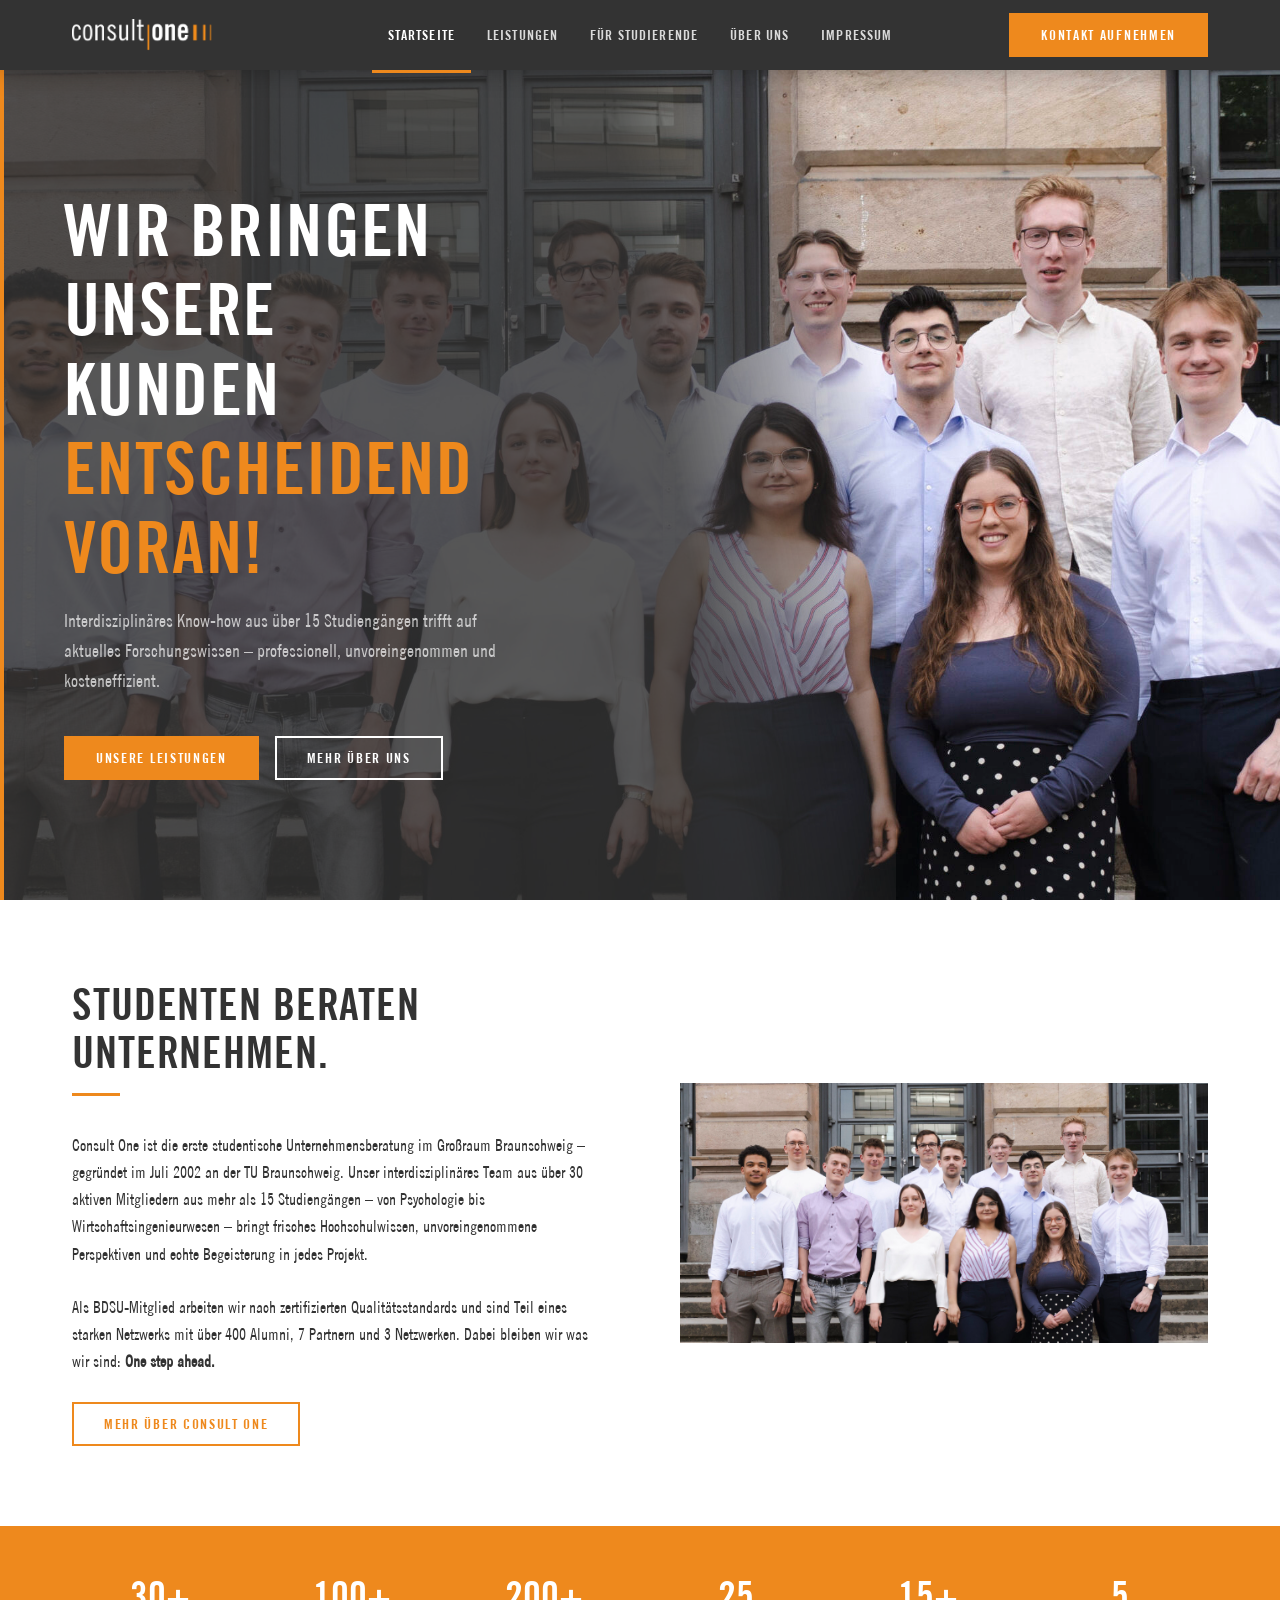
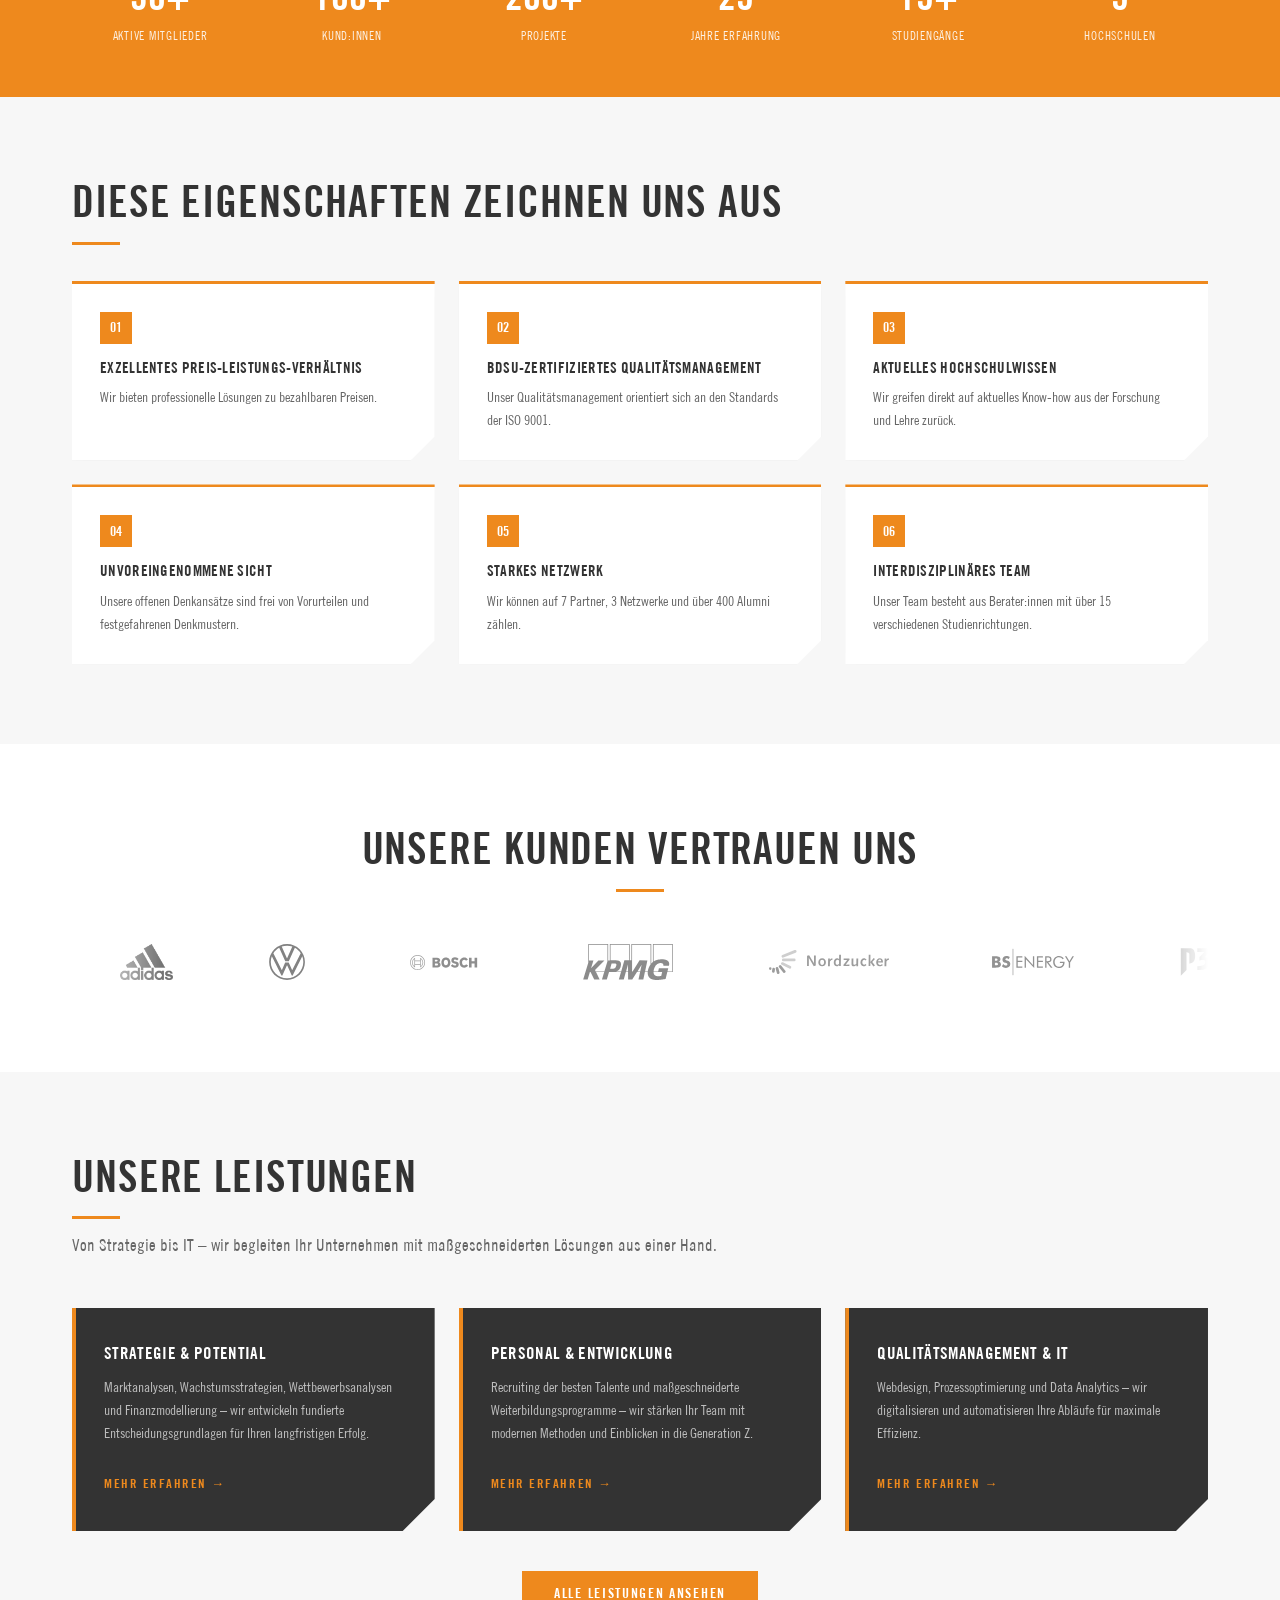
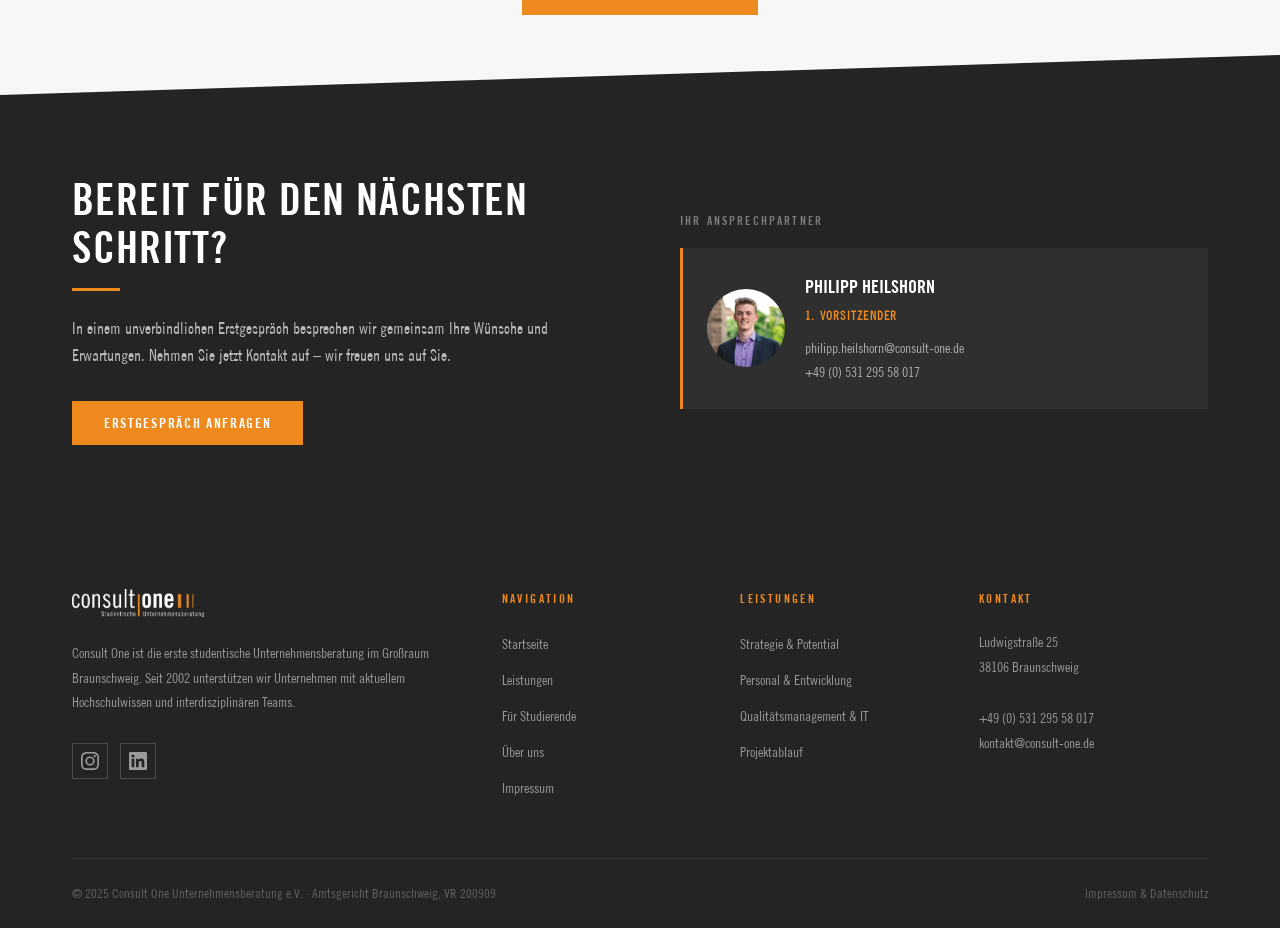
==== index.html @ 33b66457 "Add local customer logos, remove Prosper-X, clean up duplicates Co-Authored-By: Claude Sonnet 4.6 <n" ====
<!DOCTYPE html>
<html lang="de">
<head>
  <meta charset="UTF-8">
  <meta name="viewport" content="width=device-width, initial-scale=1.0">
  <title>Consult One – Studentische Unternehmensberatung Braunschweig</title>
  <meta name="description" content="Consult One ist die erste studentische Unternehmensberatung im Großraum Braunschweig. Seit 2002 beraten wir Unternehmen mit aktuellem Hochschulwissen.">
  <link rel="stylesheet" href="style.css">
</head>
<body>

<!-- ── NAVIGATION ── -->
<nav class="nav">
  <div class="nav__inner">
    <a href="index.html" class="nav__logo">
      <img src="brand_assets/CO-Logo/2021-04-21_CO%20Logo_Wei%C3%9F.png" alt="Consult One">
    </a>
    <button class="nav__toggle" id="navToggle" aria-label="Menü öffnen" aria-expanded="false">
      <span></span><span></span><span></span>
    </button>
    <ul class="nav__links" id="navLinks">
      <li><a href="index.html" class="active">Startseite</a></li>
      <li><a href="leistungen.html">Leistungen</a></li>
      <li><a href="fuer-studierende.html">Für Studierende</a></li>
      <li><a href="ueber-uns.html">Über uns</a></li>
      <li><a href="impressum.html">Impressum</a></li>
    </ul>
    <a href="ueber-uns.html#vorstand" class="btn btn--primary nav__cta">Kontakt aufnehmen</a>
  </div>
</nav>

<main>

<!-- ── HERO ── -->
<section class="hero">
  <div class="hero__accent"></div>
  <div class="hero__panel">
    <div class="hero__content">
      <h1 class="hero__title">Wir bringen unsere Kunden <em>entscheidend voran!</em></h1>
      <p class="hero__subtitle">Interdisziplinäres Know-how aus über 15 Studiengängen trifft auf aktuelles Forschungswissen – professionell, unvoreingenommen und kosteneffizient.</p>
      <div class="hero__buttons">
        <a href="leistungen.html" class="btn btn--primary">Unsere Leistungen</a>
        <a href="ueber-uns.html" class="btn btn--outline-white">Mehr über uns</a>
      </div>
    </div>
  </div>
  <div class="hero__img">
    <img src="Bilder/team-gruppenfoto-quer.jpg" alt="Das Consult One Team">
  </div>
</section>

<!-- ── WIR SIND CONSULT ONE ── -->
<section class="section">
  <div class="container">
    <div class="wir-grid">
      <div>
        <h2>Studenten beraten Unternehmen.</h2>
        <div class="divider"></div>
        <p>Consult One ist die erste studentische Unternehmensberatung im Großraum Braunschweig – gegründet im Juli 2002 an der TU Braunschweig. Unser interdisziplinäres Team aus über 30 aktiven Mitgliedern aus mehr als 15 Studiengängen – von Psychologie bis Wirtschaftsingenieurwesen – bringt frisches Hochschulwissen, unvoreingenommene Perspektiven und echte Begeisterung in jedes Projekt.</p>
        <br>
        <p>Als BDSU-Mitglied arbeiten wir nach zertifizierten Qualitätsstandards und sind Teil eines starken Netzwerks mit über 400 Alumni, 7 Partnern und 3 Netzwerken. Dabei bleiben wir was wir sind: <strong>One step ahead.</strong></p>
        <br>
        <a href="ueber-uns.html" class="btn btn--outline">Mehr über Consult One</a>
      </div>
      <div>
        <img src="Bilder/team-gruppenfoto-quer.jpg" alt="Das Consult One Team vor der TU Braunschweig" class="section-img">
      </div>
    </div>
  </div>
</section>

<!-- ── KENNZAHLEN ── -->
<div class="stats">
  <div class="container">
    <div class="stats__grid">
      <div>
        <span class="stat__number">30+</span>
        <span class="stat__label">Aktive Mitglieder</span>
      </div>
      <div>
        <span class="stat__number">100+</span>
        <span class="stat__label">Kund:innen</span>
      </div>
      <div>
        <span class="stat__number">200+</span>
        <span class="stat__label">Projekte</span>
      </div>
      <div>
        <span class="stat__number">25</span>
        <span class="stat__label">Jahre Erfahrung</span>
      </div>
      <div>
        <span class="stat__number">15+</span>
        <span class="stat__label">Studiengänge</span>
      </div>
      <div>
        <span class="stat__number">5</span>
        <span class="stat__label">Hochschulen</span>
      </div>
    </div>
  </div>
</div>

<!-- ── EIGENSCHAFTEN ── -->
<section class="section section--grey">
  <div class="container">
    <h2>Diese Eigenschaften zeichnen uns aus</h2>
    <div class="divider"></div>
    <div class="features__grid">
      <div class="feature-card">
        <span class="feature-card__num">01</span>
        <h3>Exzellentes Preis-Leistungs-Verhältnis</h3>
        <p>Wir bieten professionelle Lösungen zu bezahlbaren Preisen.</p>
      </div>
      <div class="feature-card">
        <span class="feature-card__num">02</span>
        <h3>BDSU-zertifiziertes Qualitätsmanagement</h3>
        <p>Unser Qualitätsmanagement orientiert sich an den Standards der ISO 9001.</p>
      </div>
      <div class="feature-card">
        <span class="feature-card__num">03</span>
        <h3>Aktuelles Hochschulwissen</h3>
        <p>Wir greifen direkt auf aktuelles Know-how aus der Forschung und Lehre zurück.</p>
      </div>
      <div class="feature-card">
        <span class="feature-card__num">04</span>
        <h3>Unvoreingenommene Sicht</h3>
        <p>Unsere offenen Denkansätze sind frei von Vorurteilen und festgefahrenen Denkmustern.</p>
      </div>
      <div class="feature-card">
        <span class="feature-card__num">05</span>
        <h3>Starkes Netzwerk</h3>
        <p>Wir können auf 7 Partner, 3 Netzwerke und über 400 Alumni zählen.</p>
      </div>
      <div class="feature-card">
        <span class="feature-card__num">06</span>
        <h3>Interdisziplinäres Team</h3>
        <p>Unser Team besteht aus Berater:innen mit über 15 verschiedenen Studienrichtungen.</p>
      </div>
    </div>
  </div>
</section>

<!-- ── REFERENZKUNDEN ── -->
<section class="section">
  <div class="container" style="text-align: center;">
    <h2>Unsere Kunden vertrauen uns</h2>
    <div class="divider" style="margin-left: auto; margin-right: auto;"></div>
    <div class="logo-marquee" aria-label="Unsere Kunden">
      <div class="logo-marquee__track">
        <!-- Erste Kopie -->
        <div class="logo-marquee__item"><img src="Bilder/KundenLogo/Adidas_logo.png" alt="adidas"></div>
        <div class="logo-marquee__item"><img src="Bilder/KundenLogo/Volkswagen_logo_2019.svg" alt="Volkswagen"></div>
        <div class="logo-marquee__item"><img src="Bilder/KundenLogo/Bosch-logotype.svg" alt="Bosch"></div>
        <div class="logo-marquee__item"><img src="Bilder/KundenLogo/KPMG_blue_logo.svg" alt="KPMG"></div>
        <div class="logo-marquee__item"><img src="Bilder/KundenLogo/Nordzucker_Logo.svg" alt="Nordzucker"></div>
        <div class="logo-marquee__item"><img src="Bilder/KundenLogo/BS_Energy-Logo.svg" alt="BS|ENERGY"></div>
        <div class="logo-marquee__item"><img src="Bilder/KundenLogo/P3_Logo_2024.svg" alt="P3 Group"></div>
        <div class="logo-marquee__item"><img src="Bilder/KundenLogo/Strabag_logo.png" alt="Strabag"></div>
        <div class="logo-marquee__item"><img src="Bilder/KundenLogo/Kosatec_empowering_global_innovation_blau.png" alt="Kosatec"></div>
        <div class="logo-marquee__item"><img src="Bilder/KundenLogo/Volkswagen consulting.jpg" alt="VW Consulting"></div>
        <div class="logo-marquee__item"><img src="Bilder/KundenLogo/Stadt Braunschweig.webp" alt="Stadt Braunschweig"></div>
        <!-- Zweite Kopie (nahtlose Schleife) -->
        <div class="logo-marquee__item"><img src="Bilder/KundenLogo/Adidas_logo.png" alt="adidas"></div>
        <div class="logo-marquee__item"><img src="Bilder/KundenLogo/Volkswagen_logo_2019.svg" alt="Volkswagen"></div>
        <div class="logo-marquee__item"><img src="Bilder/KundenLogo/Bosch-logotype.svg" alt="Bosch"></div>
        <div class="logo-marquee__item"><img src="Bilder/KundenLogo/KPMG_blue_logo.svg" alt="KPMG"></div>
        <div class="logo-marquee__item"><img src="Bilder/KundenLogo/Nordzucker_Logo.svg" alt="Nordzucker"></div>
        <div class="logo-marquee__item"><img src="Bilder/KundenLogo/BS_Energy-Logo.svg" alt="BS|ENERGY"></div>
        <div class="logo-marquee__item"><img src="Bilder/KundenLogo/P3_Logo_2024.svg" alt="P3 Group"></div>
        <div class="logo-marquee__item"><img src="Bilder/KundenLogo/Strabag_logo.png" alt="Strabag"></div>
        <div class="logo-marquee__item"><img src="Bilder/KundenLogo/Kosatec_empowering_global_innovation_blau.png" alt="Kosatec"></div>
        <div class="logo-marquee__item"><img src="Bilder/KundenLogo/Volkswagen consulting.jpg" alt="VW Consulting"></div>
        <div class="logo-marquee__item"><img src="Bilder/KundenLogo/Stadt Braunschweig.webp" alt="Stadt Braunschweig"></div>
      </div>
    </div>
  </div>
</section>

<!-- ── LEISTUNGEN TEASER ── -->
<section class="section section--grey">
  <div class="container">
    <h2>Unsere Leistungen</h2>
    <div class="divider"></div>
    <p class="section-intro">Von Strategie bis IT – wir begleiten Ihr Unternehmen mit maßgeschneiderten Lösungen aus einer Hand.</p>
    <div class="service-teasers">
      <div class="service-teaser">
        <h3>Strategie &amp; Potential</h3>
        <p>Marktanalysen, Wachstumsstrategien, Wettbewerbsanalysen und Finanzmodellierung – wir entwickeln fundierte Entscheidungsgrundlagen für Ihren langfristigen Erfolg.</p>
        <a href="leistungen.html#strategie" class="service-teaser__link">Mehr erfahren →</a>
      </div>
      <div class="service-teaser">
        <h3>Personal &amp; Entwicklung</h3>
        <p>Recruiting der besten Talente und maßgeschneiderte Weiterbildungsprogramme – wir stärken Ihr Team mit modernen Methoden und Einblicken in die Generation Z.</p>
        <a href="leistungen.html#personal" class="service-teaser__link">Mehr erfahren →</a>
      </div>
      <div class="service-teaser">
        <h3>Qualitätsmanagement &amp; IT</h3>
        <p>Webdesign, Prozessoptimierung und Data Analytics – wir digitalisieren und automatisieren Ihre Abläufe für maximale Effizienz.</p>
        <a href="leistungen.html#qualitaet" class="service-teaser__link">Mehr erfahren →</a>
      </div>
    </div>
    <div style="text-align: center; margin-top: 2.5rem;">
      <a href="leistungen.html" class="btn btn--primary">Alle Leistungen ansehen</a>
    </div>
  </div>
</section>

<!-- ── KONTAKT CTA ── -->
<section class="contact-cta">
  <div class="container">
    <div class="contact-cta__inner">
      <div class="contact-cta__text">
        <h2>Bereit für den nächsten Schritt?</h2>
        <div class="divider"></div>
        <p>In einem unverbindlichen Erstgespräch besprechen wir gemeinsam Ihre Wünsche und Erwartungen. Nehmen Sie jetzt Kontakt auf – wir freuen uns auf Sie.</p>
        <a href="mailto:kontakt@consult-one.de" class="btn btn--primary">Erstgespräch anfragen</a>
      </div>
      <div>
        <p class="cta-label">Ihr Ansprechpartner</p>
        <div class="contact-person">
          <div class="contact-person__photo">
              <img src="Bilder/philipp-heilshorn-portrait.jpg" alt="Philipp Heilshorn">
            </div>
          <div>
            <p class="contact-person__name">Philipp Heilshorn</p>
            <p class="contact-person__role">1. Vorsitzender</p>
            <div class="contact-person__data">
              <a href="mailto:philipp.heilshorn@consult-one.de">philipp.heilshorn@consult-one.de</a><br>
              <a href="tel:+4953129558017">+49 (0) 531 295 58 017</a>
            </div>
          </div>
        </div>
      </div>
    </div>
  </div>
</section>

</main>

<!-- ── FOOTER ── -->
<footer class="footer">
  <div class="container">
    <div class="footer__grid">
      <div>
        <img src="brand_assets/CO-Logo/2021-04-21_CO%20Logo_Wei%C3%9F_Caption.png" alt="Consult One – Studentische Unternehmensberatung" class="footer__logo">
        <p class="footer__about">Consult One ist die erste studentische Unternehmensberatung im Großraum Braunschweig. Seit 2002 unterstützen wir Unternehmen mit aktuellem Hochschulwissen und interdisziplinären Teams.</p>
        <div class="footer__social">
          <a href="https://www.instagram.com/consultone_bs/" target="_blank" rel="noopener noreferrer" title="Instagram">
            <svg xmlns="http://www.w3.org/2000/svg" viewBox="0 0 24 24" fill="currentColor" width="18" height="18" aria-hidden="true">
              <path d="M12 2.163c3.204 0 3.584.012 4.85.07 3.252.148 4.771 1.691 4.919 4.919.058 1.265.069 1.645.069 4.849 0 3.205-.012 3.584-.069 4.849-.149 3.225-1.664 4.771-4.919 4.919-1.266.058-1.644.07-4.85.07-3.204 0-3.584-.012-4.849-.07-3.26-.149-4.771-1.699-4.919-4.92-.058-1.265-.07-1.644-.07-4.849 0-3.204.013-3.583.07-4.849.149-3.227 1.664-4.771 4.919-4.919 1.266-.057 1.645-.069 4.849-.069zM12 0C8.741 0 8.333.014 7.053.072 2.695.272.273 2.69.073 7.052.014 8.333 0 8.741 0 12c0 3.259.014 3.668.072 4.948.2 4.358 2.618 6.78 6.98 6.98C8.333 23.986 8.741 24 12 24c3.259 0 3.668-.014 4.948-.072 4.354-.2 6.782-2.618 6.979-6.98.059-1.28.073-1.689.073-4.948 0-3.259-.014-3.667-.072-4.947-.196-4.354-2.617-6.78-6.979-6.98C15.668.014 15.259 0 12 0zm0 5.838a6.162 6.162 0 100 12.324 6.162 6.162 0 000-12.324zM12 16a4 4 0 110-8 4 4 0 010 8zm6.406-11.845a1.44 1.44 0 100 2.881 1.44 1.44 0 000-2.881z"/>
            </svg>
          </a>
          <a href="https://www.linkedin.com/company/consult-one-e-v-" target="_blank" rel="noopener noreferrer" title="LinkedIn">
            <svg xmlns="http://www.w3.org/2000/svg" viewBox="0 0 24 24" fill="currentColor" width="18" height="18" aria-hidden="true">
              <path d="M20.447 20.452h-3.554v-5.569c0-1.328-.027-3.037-1.852-3.037-1.853 0-2.136 1.445-2.136 2.939v5.667H9.351V9h3.414v1.561h.046c.477-.9 1.637-1.85 3.37-1.85 3.601 0 4.267 2.37 4.267 5.455v6.286zM5.337 7.433a2.062 2.062 0 01-2.063-2.065 2.064 2.064 0 112.063 2.065zm1.782 13.019H3.555V9h3.564v11.452zM22.225 0H1.771C.792 0 0 .774 0 1.729v20.542C0 23.227.792 24 1.771 24h20.451C23.2 24 24 23.227 24 22.271V1.729C24 .774 23.2 0 22.222 0h.003z"/>
            </svg>
          </a>
        </div>
      </div>
      <div class="footer__col">
        <p class="footer__col-title">Navigation</p>
        <ul>
          <li><a href="index.html">Startseite</a></li>
          <li><a href="leistungen.html">Leistungen</a></li>
          <li><a href="fuer-studierende.html">Für Studierende</a></li>
          <li><a href="ueber-uns.html">Über uns</a></li>
          <li><a href="impressum.html">Impressum</a></li>
        </ul>
      </div>
      <div class="footer__col">
        <p class="footer__col-title">Leistungen</p>
        <ul>
          <li><a href="leistungen.html#strategie">Strategie &amp; Potential</a></li>
          <li><a href="leistungen.html#personal">Personal &amp; Entwicklung</a></li>
          <li><a href="leistungen.html#qualitaet">Qualitätsmanagement &amp; IT</a></li>
          <li><a href="leistungen.html#prozess">Projektablauf</a></li>
        </ul>
      </div>
      <div class="footer__col">
        <p class="footer__col-title">Kontakt</p>
        <div class="footer__contact">
          <p>
            Ludwigstraße 25<br>
            38106 Braunschweig<br><br>
            <a href="tel:+4953129558017">+49 (0) 531 295 58 017</a><br>
            <a href="mailto:kontakt@consult-one.de">kontakt@consult-one.de</a>
          </p>
        </div>
      </div>
    </div>
    <div class="footer__bottom">
      <p>© 2025 Consult One Unternehmensberatung e.V. · Amtsgericht Braunschweig, VR 200909</p>
      <a href="impressum.html">Impressum &amp; Datenschutz</a>
    </div>
  </div>
</footer>

<script src="script.js"></script>
</body>
</html>
---- style.css ----
@font-face {
  font-family: 'TradeGothicBold';
  src: url('brand_assets/Schriftart Trade Gothic/Trade Gothic Bold Condensed No.20.ttf') format('truetype');
  font-weight: 700;
  font-style: normal;
  font-display: swap;
}

@font-face {
  font-family: 'TradeGothic';
  src: url('brand_assets/Schriftart Trade Gothic/Trade Gothic Condensed No.18.ttf') format('truetype');
  font-weight: 400;
  font-style: normal;
  font-display: swap;
}

:root {
  --orange: #EE891D;
  --dark-grey: #333333;
  --near-black: #242424;
  --light-grey: #f7f7f7;
  --mid-grey: #e5e5e5;
  --white: #ffffff;
  --text: #333333;
  --text-light: #666666;
}

* { margin: 0; padding: 0; box-sizing: border-box; }
html { scroll-behavior: smooth; }

body {
  font-family: 'TradeGothic', Arial, sans-serif;
  color: var(--text);
  background: var(--white);
  line-height: 1.65;
  font-size: 16px;
  padding-top: 70px;
}

/* ── TYPOGRAPHY ─────────────────────────────────────────── */
h1, h2, h3, h4, h5 {
  font-family: 'TradeGothicBold', 'TradeGothicBold', 'Arial Narrow', Arial, sans-serif;
  font-weight: 700;
  text-transform: uppercase;
  letter-spacing: 0.02em;
  line-height: 1.1;
}
h1 { font-size: clamp(2.4rem, 6vw, 4.5rem); }
h2 { font-size: clamp(1.7rem, 3.5vw, 2.75rem); }
h3 { font-size: clamp(1rem, 2vw, 1.35rem); }
p  { line-height: 1.7; }

/* ── UTILITIES ───────────────────────────────────────────── */
.container { max-width: 1200px; margin: 0 auto; padding: 0 2rem; }

.section        { padding: 80px 0; }
.section--grey  { background: var(--light-grey); }
.section--dark  { background: var(--dark-grey); color: var(--white); }
.section--black { background: var(--near-black); color: var(--white); }

.eyebrow {
  display: block;
  font-family: 'TradeGothicBold', sans-serif;
  font-weight: 700;
  font-size: 0.78rem;
  text-transform: uppercase;
  letter-spacing: 0.28em;
  color: var(--orange);
  margin-bottom: 0.75rem;
}

.divider {
  width: 48px;
  height: 3px;
  background: var(--orange);
  margin: 1rem 0 2.25rem;
}

.section-intro {
  font-size: 1.05rem;
  color: var(--text-light);
  max-width: 650px;
  margin-top: -1.5rem;
  margin-bottom: 3rem;
}
.section--dark .section-intro  { color: rgba(255,255,255,0.68); }
.section--black .section-intro { color: rgba(255,255,255,0.68); }

/* ── BUTTONS ─────────────────────────────────────────────── */
.btn {
  display: inline-block;
  padding: 13px 30px;
  font-family: 'TradeGothicBold', sans-serif;
  font-size: 0.88rem;
  font-weight: 700;
  text-transform: uppercase;
  letter-spacing: 0.12em;
  text-decoration: none;
  transition: all 0.2s ease;
  cursor: pointer;
  border: 2px solid transparent;
  line-height: 1;
}
.btn--primary        { background: var(--orange);     color: var(--white);     border-color: var(--orange); }
.btn--primary:hover  { background: #d47a16;           border-color: #d47a16; }
.btn--outline        { background: transparent;       color: var(--orange);    border-color: var(--orange); }
.btn--outline:hover  { background: var(--orange);     color: var(--white); }
.btn--outline-white        { background: transparent; color: var(--white); border-color: var(--white); }
.btn--outline-white:hover  { background: var(--white); color: var(--dark-grey); }
.btn--dark           { background: var(--dark-grey);  color: var(--white);     border-color: var(--dark-grey); }
.btn--dark:hover     { background: var(--near-black); border-color: var(--near-black); }

/* ── NAVIGATION ──────────────────────────────────────────── */
.nav {
  position: fixed;
  top: 0; left: 0; right: 0;
  z-index: 1000;
  background: var(--dark-grey);
  height: 70px;
  display: flex;
  align-items: center;
  box-shadow: 0 2px 24px rgba(0,0,0,0.28);
}
.nav__inner {
  max-width: 1200px;
  margin: 0 auto;
  padding: 0 2rem;
  width: 100%;
  display: grid;
  grid-template-columns: 1fr auto 1fr;
  align-items: center;
}
.nav__logo img { height: 32px; width: auto; display: block; }
.nav__cta { justify-self: end; }
.nav__links { display: flex; list-style: none; align-items: center; justify-content: center; }
.nav__links li a {
  display: block;
  padding: 0 1rem;
  color: rgba(255,255,255,0.82);
  text-decoration: none;
  font-family: 'TradeGothicBold', sans-serif;
  font-weight: 600;
  font-size: 0.88rem;
  text-transform: uppercase;
  letter-spacing: 0.08em;
  line-height: 70px;
  border-bottom: 3px solid transparent;
  margin-top: 3px;
  transition: color 0.2s, border-color 0.2s;
}
.nav__links li a:hover,
.nav__links li a.active {
  color: var(--white);
  border-bottom-color: var(--orange);
}
.nav__cta { margin-left: 0; }
.nav__toggle {
  display: none;
  background: none;
  border: none;
  cursor: pointer;
  padding: 6px;
  flex-direction: column;
  gap: 5px;
}
.nav__toggle span { display: block; width: 24px; height: 2px; background: var(--white); transition: all 0.3s; }

/* ── HERO (HOMEPAGE) ─────────────────────────────────────── */
.hero {
  min-height: calc(100vh - 70px);
  position: relative;
  overflow: hidden;
  display: flex;
  background: var(--near-black);
}
/* Linkes Panel – semi-transparent, Foto scheint durch */
.hero__panel {
  position: relative;
  z-index: 2;
  flex: 0 0 70%;
  background: rgba(51, 51, 51, 0.82);
  -webkit-mask-image: linear-gradient(80deg, black 0%, black 72%, rgba(0,0,0,0.55) 83%, transparent 93%);
  mask-image: linear-gradient(80deg, black 0%, black 72%, rgba(0,0,0,0.55) 83%, transparent 93%);
  display: flex;
  align-items: center;
}
/* Teamfoto als voller Hintergrund */
.hero__img {
  position: absolute;
  left: 0; right: 0; top: 0; bottom: 0;
  width: 100%;
  z-index: 1;
}
.hero__img img {
  width: 100%; height: 100%;
  object-fit: cover;
  object-position: center center;
  display: block;
}
.hero__accent {
  position: absolute;
  left: 0; top: 0; bottom: 0;
  width: 4px;
  background: var(--orange);
  z-index: 3;
}
/* Altklassen ausblenden, die ersetzt wurden */
.hero__diagonal { display: none; }
.hero__photo    { display: none; }
.hero__content {
  position: relative;
  z-index: 2;
  padding: 4rem 4rem;
  max-width: 560px;
}
.hero__title { color: var(--white); margin-bottom: 1.25rem; }
.hero__title em { font-style: normal; color: var(--orange); }
.hero__subtitle {
  color: rgba(255,255,255,0.7);
  font-size: 1.1rem;
  margin-bottom: 2.5rem;
  max-width: 480px;
}
.hero__buttons { display: flex; gap: 1rem; flex-wrap: wrap; }
.hero__scroll {
  position: absolute;
  bottom: 2rem; left: 50%;
  transform: translateX(-50%);
  color: rgba(255,255,255,0.35);
  font-size: 0.72rem;
  text-transform: uppercase;
  letter-spacing: 0.22em;
  font-family: 'TradeGothicBold', sans-serif;
  display: flex; flex-direction: column; align-items: center; gap: 0.5rem;
  z-index: 5;
}
.hero__scroll::after { content: ''; width: 1px; height: 36px; background: rgba(255,255,255,0.25); }

/* ── DIAGONAL LANGUAGE ───────────────────────────────────── */
/*
  Sections marked with --diag and .stats use clip-path to become
  parallelogram-shaped. Negative margins let them visually overlap
  the adjacent sections; z-index controls which one paints on top.
  The clipped corner shows whatever background is behind the element.
*/
:root {
  --diag: 2.5rem;  /* diagonal offset used consistently across all sections */
}

.section--diag {
  position: relative;
  z-index: 1;
  clip-path: polygon(0 var(--diag), 100% 0, 100% calc(100% - var(--diag)), 0 100%);
  margin-top: calc(-1 * var(--diag));
  margin-bottom: calc(-1 * var(--diag));
  padding-top: calc(80px + var(--diag));
  padding-bottom: calc(80px + var(--diag));
}

/* ── STATS BAR ───────────────────────────────────────────── */
.stats {
  background: var(--orange);
  padding: 50px 0;
}
.stats__grid {
  display: grid;
  grid-template-columns: repeat(6, 1fr);
  gap: 1rem;
  text-align: center;
}
.stat__number {
  display: block;
  font-family: 'TradeGothicBold', sans-serif;
  font-weight: 700;
  font-size: 2.5rem;
  color: var(--white);
  line-height: 1;
  margin-bottom: 0.3rem;
}
.stat__label {
  font-size: 0.78rem;
  color: rgba(255,255,255,0.88);
  text-transform: uppercase;
  letter-spacing: 0.06em;
}

/* ── FEATURE CARDS (EIGENSCHAFTEN) ──────────────────────── */
.features__grid {
  display: grid;
  grid-template-columns: repeat(3, 1fr);
  gap: 1.5rem;
}
.feature-card {
  background: var(--white);
  padding: 1.75rem;
  border-top: 3px solid var(--orange);
  box-shadow: 0 2px 16px rgba(0,0,0,0.06);
  transition: transform 0.2s, box-shadow 0.2s;
  position: relative;
  clip-path: polygon(0 0, 100% 0, 100% calc(100% - 1.5rem), calc(100% - 1.5rem) 100%, 0 100%);
}
.feature-card:hover {
  transform: translateY(-4px);
  box-shadow: 0 8px 32px rgba(0,0,0,0.1);
  clip-path: polygon(0 0, 100% 0, 100% calc(100% - 2rem), calc(100% - 2rem) 100%, 0 100%);
}
.feature-card__num {
  display: inline-flex;
  align-items: center;
  justify-content: center;
  width: 32px; height: 32px;
  background: var(--orange);
  color: var(--white);
  font-family: 'TradeGothicBold', sans-serif;
  font-weight: 700;
  font-size: 0.9rem;
  margin-bottom: 1rem;
}
.feature-card h3 { font-size: 0.95rem; margin-bottom: 0.6rem; }
.feature-card p { font-size: 0.88rem; color: var(--text-light); line-height: 1.65; text-transform: none; }

/* ── CLIENTS / LOGO MARQUEE ──────────────────────────────── */
.logo-marquee {
  overflow: hidden;
  margin-top: 2.5rem;
  /* Fade-Effekt an den Rändern */
  -webkit-mask-image: linear-gradient(to right, transparent 0%, black 8%, black 92%, transparent 100%);
  mask-image: linear-gradient(to right, transparent 0%, black 8%, black 92%, transparent 100%);
}
.logo-marquee__track {
  display: flex;
  align-items: center;
  gap: 0;
  width: max-content;
  animation: logo-scroll 32s linear infinite;
  pointer-events: none;
  user-select: none;
}
@keyframes logo-scroll {
  from { transform: translateX(0); }
  to   { transform: translateX(-50%); }
}
.logo-marquee__item {
  display: flex;
  align-items: center;
  justify-content: center;
  padding: 0 3rem;
  height: 60px;
  flex-shrink: 0;
}
.logo-marquee__item img {
  height: 36px;
  width: auto;
  max-width: 120px;
  object-fit: contain;
  filter: grayscale(100%) opacity(55%);
  transition: filter 0.3s;
}
/* Fallback-Text wenn Bild nicht lädt */
.logo-marquee__item .logo-text {
  font-family: 'TradeGothicBold', sans-serif;
  font-weight: 700;
  font-size: 0.95rem;
  text-transform: uppercase;
  letter-spacing: 0.07em;
  color: #b0b0b0;
}

/* ── SERVICE TEASERS (HOMEPAGE) ──────────────────────────── */
.service-teasers {
  display: grid;
  grid-template-columns: repeat(3, 1fr);
  gap: 1.5rem;
}
.service-teaser {
  background: var(--dark-grey);
  color: var(--white);
  padding: 2.25rem 2rem;
  position: relative;
  overflow: hidden;
  transition: transform 0.2s, clip-path 0.2s;
  clip-path: polygon(0 0, 100% 0, 100% calc(100% - 2rem), calc(100% - 2rem) 100%, 0 100%);
}
.service-teaser::before {
  content: '';
  position: absolute;
  top: 0; left: 0;
  width: 4px; height: 100%;
  background: var(--orange);
}
.service-teaser:hover {
  transform: translateY(-4px);
  clip-path: polygon(0 0, 100% 0, 100% calc(100% - 2.75rem), calc(100% - 2.75rem) 100%, 0 100%);
}
.service-teaser h3 { font-size: 1.05rem; margin-bottom: 0.85rem; }
.service-teaser p { font-size: 0.87rem; color: rgba(255,255,255,0.68); line-height: 1.65; margin-bottom: 1.5rem; text-transform: none; }
.service-teaser__link {
  color: var(--orange);
  text-decoration: none;
  font-family: 'TradeGothicBold', sans-serif;
  font-weight: 700;
  font-size: 0.8rem;
  text-transform: uppercase;
  letter-spacing: 0.12em;
}

/* ── CONTACT CTA ─────────────────────────────────────────── */
.contact-cta {
  background: var(--near-black);
  padding: calc(80px + var(--diag)) 0 80px;
  position: relative;
  z-index: 2;
  clip-path: polygon(0 var(--diag), 100% 0, 100% 100%, 0 100%);
  margin-top: calc(-1 * var(--diag));
}
.contact-cta__inner {
  display: grid;
  grid-template-columns: 1fr 1fr;
  gap: 5rem;
  align-items: center;
}
.contact-cta__text h2 { color: var(--white); margin-bottom: 0.75rem; }
.contact-cta__text p { color: rgba(255,255,255,0.68); margin-bottom: 2rem; }
.contact-cta__text .divider { margin-bottom: 1.5rem; }

.contact-person {
  display: flex;
  gap: 1.25rem;
  align-items: center;
  background: rgba(255,255,255,0.05);
  padding: 1.5rem;
  border-left: 3px solid var(--orange);
}
.contact-person__photo {
  width: 78px; height: 78px;
  border-radius: 50%;
  background: var(--orange);
  flex-shrink: 0;
  display: flex; align-items: center; justify-content: center;
  font-family: 'TradeGothicBold', sans-serif;
  font-weight: 700; font-size: 1.6rem;
  color: var(--white);
  overflow: hidden;
}
.contact-person__photo img { width: 100%; height: 100%; object-fit: cover; }
.contact-person__name {
  font-family: 'TradeGothicBold', sans-serif;
  font-weight: 700; font-size: 1.1rem;
  text-transform: uppercase;
  color: var(--white);
  margin-bottom: 0.2rem;
}
.contact-person__role {
  font-size: 0.78rem;
  color: var(--orange);
  text-transform: uppercase;
  letter-spacing: 0.1em;
  font-weight: 600;
  margin-bottom: 0.6rem;
}
.contact-person__data { font-size: 0.85rem; color: rgba(255,255,255,0.6); line-height: 1.8; }
.contact-person__data a { color: rgba(255,255,255,0.6); text-decoration: none; transition: color 0.2s; }
.contact-person__data a:hover { color: var(--orange); }
.cta-label {
  font-family: 'TradeGothicBold', sans-serif;
  font-weight: 700;
  font-size: 0.75rem;
  text-transform: uppercase;
  letter-spacing: 0.18em;
  color: rgba(255,255,255,0.4);
  margin-bottom: 1rem;
}

/* ── PAGE HERO ───────────────────────────────────────────── */
.page-hero {
  background: var(--dark-grey);
  padding: 72px 0 96px;
  position: relative;
  overflow: hidden;
}
.page-hero::after {
  content: '';
  position: absolute;
  bottom: 0; left: 0; right: 0;
  height: 48px;
  background: var(--white);
  clip-path: polygon(0 100%, 100% 0, 100% 100%);
}
.page-hero--grey::after  { background: var(--light-grey); }
.page-hero__bar { position: absolute; top: 0; left: 0; width: 4px; height: 100%; background: var(--orange); }
.page-hero h1 { color: var(--white); margin-bottom: 1rem; }
.page-hero p  { color: rgba(255,255,255,0.7); font-size: 1.1rem; max-width: 620px; }

/* ── SERVICES PAGE ───────────────────────────────────────── */
.services-category { margin-bottom: 4rem; }
.category-header {
  margin-bottom: 2rem;
  padding-bottom: 1rem;
  border-bottom: 3px solid var(--orange);
}
.category-header h2 { font-size: 1.5rem; margin: 0; }

.services-grid {
  display: grid;
  grid-template-columns: repeat(auto-fill, minmax(310px, 1fr));
  gap: 1.5rem;
}
.service-card {
  background: var(--white);
  padding: 1.75rem;
  border-left: 4px solid var(--orange);
  box-shadow: 0 2px 12px rgba(0,0,0,0.06);
  transition: transform 0.2s, box-shadow 0.2s;
}
.service-card:hover { transform: translateY(-3px); box-shadow: 0 6px 24px rgba(0,0,0,0.1); }
.service-card__num {
  font-family: 'TradeGothicBold', sans-serif;
  font-weight: 700;
  font-size: 2rem;
  color: var(--orange);
  line-height: 1;
  margin-bottom: 0.5rem;
}
.service-card h3 { font-size: 0.95rem; margin-bottom: 0.65rem; color: var(--dark-grey); }
.service-card p  { font-size: 0.88rem; color: var(--text-light); line-height: 1.65; text-transform: none; }

/* ── PROCESS STEPS ───────────────────────────────────────── */
.process-grid {
  display: grid;
  grid-template-columns: repeat(3, 1fr);
  gap: 1.5rem;
}
.process-step {
  background: var(--white);
  padding: 2rem 1.75rem;
  position: relative;
  overflow: hidden;
  box-shadow: 0 2px 12px rgba(0,0,0,0.05);
}
.process-step__ghost {
  font-family: 'TradeGothicBold', sans-serif;
  font-weight: 700;
  font-size: 4rem;
  color: var(--orange);
  opacity: 0.12;
  position: absolute;
  top: 0; right: 1rem;
  line-height: 1;
}
.process-step__label {
  font-family: 'TradeGothicBold', sans-serif;
  font-size: 0.72rem;
  font-weight: 700;
  text-transform: uppercase;
  letter-spacing: 0.18em;
  color: var(--orange);
  margin-bottom: 0.35rem;
}
.process-step h3 { font-size: 1.05rem; margin-bottom: 0.65rem; color: var(--dark-grey); }
.process-step p  { font-size: 0.88rem; color: var(--text-light); line-height: 1.65; text-transform: none; }

/* ── TEAM GRID ───────────────────────────────────────────── */
.team-grid {
  display: grid;
  grid-template-columns: repeat(4, 1fr);
  gap: 2rem;
}
.team-card { text-align: center; }
.team-card__photo {
  width: 148px; height: 148px;
  border-radius: 50%;
  background: var(--mid-grey);
  margin: 0 auto 1.25rem;
  display: flex; align-items: center; justify-content: center;
  font-family: 'TradeGothicBold', sans-serif;
  font-weight: 700; font-size: 2.2rem;
  color: var(--orange);
  overflow: hidden;
  border: 3px solid var(--orange);
}
.team-card__photo img { width: 100%; height: 100%; object-fit: cover; }
.team-card__name {
  font-family: 'TradeGothicBold', sans-serif;
  font-weight: 700; font-size: 1.1rem;
  text-transform: uppercase;
  color: var(--dark-grey);
  margin-bottom: 0.2rem;
}
.team-card__role { font-size: 0.78rem; color: var(--orange); text-transform: uppercase; letter-spacing: 0.08em; font-weight: 600; margin-bottom: 0.6rem; }
.team-card__email a { font-size: 0.82rem; color: var(--text-light); text-decoration: none; transition: color 0.2s; }
.team-card__email a:hover { color: var(--orange); }

/* ── NETWORK CARDS ───────────────────────────────────────── */
.network-grid {
  display: grid;
  grid-template-columns: repeat(4, 1fr);
  gap: 1.5rem;
}
.network-card {
  background: var(--white);
  padding: 1.5rem;
  border-top: 3px solid var(--orange);
  box-shadow: 0 2px 10px rgba(0,0,0,0.06);
  text-align: center;
}
.network-card h4 { font-size: 1rem; text-transform: uppercase; margin-bottom: 0.5rem; }
.network-card p  { font-size: 0.85rem; color: var(--text-light); text-transform: none; }

/* ── ALUMNI SECTION ──────────────────────────────────────── */
.alumni-grid {
  display: grid;
  grid-template-columns: 1fr 1fr;
  gap: 4rem;
  align-items: center;
}
.alumni-visual {
  background: rgba(255,255,255,0.06);
  border: 1px solid rgba(255,255,255,0.1);
  padding: 3rem;
  text-align: center;
}
.alumni-number {
  font-family: 'TradeGothicBold', sans-serif;
  font-weight: 700;
  font-size: 6rem;
  color: var(--orange);
  line-height: 1;
  display: block;
}
.alumni-sublabel {
  font-size: 0.8rem;
  color: rgba(255,255,255,0.5);
  text-transform: uppercase;
  letter-spacing: 0.2em;
  margin-top: 0.5rem;
}

/* ── FOR STUDENTS PAGE ───────────────────────────────────── */
.benefits-grid {
  display: grid;
  grid-template-columns: repeat(2, 1fr);
  gap: 2rem;
}
.benefit-item { display: flex; gap: 1.25rem; align-items: flex-start; }
.benefit-icon {
  width: 46px; height: 46px;
  background: var(--orange);
  flex-shrink: 0;
  display: flex; align-items: center; justify-content: center;
  color: var(--white);
  font-family: 'TradeGothicBold', sans-serif;
  font-weight: 700; font-size: 1.1rem;
}
.benefit-item h3 { font-size: 0.95rem; margin-bottom: 0.4rem; }
.benefit-item p  { font-size: 0.88rem; color: var(--text-light); line-height: 1.65; text-transform: none; }

.competencies-grid {
  display: grid;
  grid-template-columns: repeat(2, 1fr);
  gap: 0.75rem;
}
.competency {
  background: var(--dark-grey);
  color: var(--white);
  padding: 0.85rem 1.25rem;
  font-family: 'TradeGothicBold', sans-serif;
  font-weight: 700; font-size: 0.9rem;
  text-transform: uppercase;
  letter-spacing: 0.06em;
  display: flex; align-items: center; gap: 0.75rem;
}
.competency::before { content: ''; display: block; width: 6px; height: 6px; background: var(--orange); flex-shrink: 0; }

.apply-steps {
  display: grid;
  grid-template-columns: repeat(3, 1fr);
  gap: 1.5rem;
}
.apply-step {
  background: var(--white);
  padding: 2rem 1.5rem;
  text-align: center;
  box-shadow: 0 2px 12px rgba(0,0,0,0.06);
}
.apply-step__num {
  display: inline-flex; align-items: center; justify-content: center;
  width: 50px; height: 50px;
  background: var(--orange);
  color: var(--white);
  border-radius: 50%;
  font-family: 'TradeGothicBold', sans-serif;
  font-weight: 700; font-size: 1.3rem;
  margin-bottom: 1rem;
}
.apply-step h3 { font-size: 0.95rem; margin-bottom: 0.5rem; }
.apply-step p  { font-size: 0.87rem; color: var(--text-light); line-height: 1.65; text-transform: none; }

.about-split {
  display: grid;
  grid-template-columns: 1fr 1fr;
  gap: 5rem;
  align-items: center;
}
.about-visual {
  background: var(--dark-grey);
  aspect-ratio: 4 / 3;
  display: flex;
  flex-direction: column;
  align-items: center;
  justify-content: center;
  position: relative;
  overflow: hidden;
}
.about-visual::before {
  content: '';
  position: absolute;
  right: 0; top: 0;
  width: 40%; height: 100%;
  background: var(--orange);
  opacity: 0.13;
}
.about-visual .since-year {
  font-family: 'TradeGothicBold', sans-serif;
  font-weight: 700;
  font-size: 5.5rem;
  color: var(--white);
  position: relative; z-index: 1;
  line-height: 1;
}
.about-visual .since-label {
  font-size: 0.72rem;
  color: rgba(255,255,255,0.5);
  text-transform: uppercase;
  letter-spacing: 0.3em;
  margin-top: 0.5rem;
  position: relative; z-index: 1;
}

/* ── ACCORDION (Haftung & Datenschutz) ──────────────────── */
.accordion { margin-top: 0.75rem; }
.accordion-item { border-bottom: 1px solid var(--mid-grey); }
.accordion-item:first-child { border-top: 1px solid var(--mid-grey); }
.accordion-item > summary {
  padding: 1.1rem 0;
  cursor: pointer;
  font-family: 'TradeGothicBold', sans-serif;
  font-weight: 700;
  font-size: 0.88rem;
  text-transform: uppercase;
  letter-spacing: 0.06em;
  color: var(--dark-grey);
  list-style: none;
  display: flex;
  justify-content: space-between;
  align-items: center;
  user-select: none;
  transition: color 0.2s;
}
.accordion-item > summary::-webkit-details-marker { display: none; }
.accordion-item > summary::marker { display: none; }
.accordion-item > summary:hover { color: var(--orange); }
.accordion-item > summary::after {
  content: '+';
  font-size: 1.4rem;
  color: var(--orange);
  flex-shrink: 0;
  margin-left: 1rem;
  line-height: 1;
  font-family: sans-serif;
  font-weight: 300;
}
.accordion-item[open] > summary { color: var(--orange); }
.accordion-item[open] > summary::after { content: '−'; }
.accordion-content {
  padding: 0.25rem 2rem 1.5rem 0;
}
.accordion-content p {
  font-size: 0.92rem;
  color: var(--text-light);
  line-height: 1.75;
  margin-bottom: 0.75rem;
  text-transform: none;
}
.accordion-content p:last-child { margin-bottom: 0; }
.accordion-content ul {
  padding-left: 1.25rem;
  margin: 0.35rem 0 0.75rem;
}
.accordion-content ul li {
  font-size: 0.92rem;
  color: var(--text-light);
  line-height: 1.75;
  margin-bottom: 0.2rem;
}
.accordion-content strong { color: var(--dark-grey); }
.accordion-content a { color: var(--orange); text-decoration: none; }
.accordion-content a:hover { text-decoration: underline; }

/* ── IMPRESSUM ───────────────────────────────────────────── */
.legal-content { padding: 80px 0; }
.legal-block { margin-bottom: 3.5rem; padding-bottom: 3.5rem; border-bottom: 1px solid var(--mid-grey); }
.legal-block:last-child { border-bottom: none; }
.legal-block h2 {
  font-size: 1.4rem;
  text-transform: uppercase;
  color: var(--dark-grey);
  margin-bottom: 1.5rem;
  display: flex; align-items: center; gap: 1.25rem;
}
.legal-block h2::after { content: ''; flex: 1; height: 2px; background: var(--orange); opacity: 0.25; }
.legal-block h3 { font-size: 1rem; text-transform: uppercase; color: var(--dark-grey); margin: 1.5rem 0 0.5rem; }
.legal-block p  { font-size: 0.95rem; color: var(--text-light); line-height: 1.78; }
.legal-block a  { color: var(--orange); text-decoration: none; }
.legal-block a:hover { text-decoration: underline; }
.legal-block ul { padding-left: 1.5rem; margin: 0.5rem 0; }
.legal-block ul li { font-size: 0.95rem; color: var(--text-light); line-height: 1.78; margin-bottom: 0.25rem; }

/* ── FOOTER ──────────────────────────────────────────────── */
.footer { background: var(--near-black); color: var(--white); padding: 64px 0 0; }
.footer__grid {
  display: grid;
  grid-template-columns: 2fr 1fr 1fr 1.2fr;
  gap: 3rem;
  padding-bottom: 3rem;
  border-bottom: 1px solid rgba(255,255,255,0.08);
}
.footer__logo { height: 28px; width: auto; margin-bottom: 1.5rem; display: block; }
.footer__about { font-size: 0.88rem; color: rgba(255,255,255,0.52); line-height: 1.75; margin-bottom: 1.75rem; }
.footer__social { display: flex; gap: 0.75rem; }
.footer__social a {
  display: flex; align-items: center; justify-content: center;
  width: 36px; height: 36px;
  border: 1px solid rgba(255,255,255,0.18);
  color: rgba(255,255,255,0.55);
  text-decoration: none;
  transition: all 0.2s;
}
.footer__social a svg { display: block; flex-shrink: 0; }
.footer__social a:hover { border-color: var(--orange); color: var(--orange); }
.footer__col-title {
  font-family: 'TradeGothicBold', sans-serif;
  font-weight: 700; font-size: 0.75rem;
  text-transform: uppercase; letter-spacing: 0.2em;
  color: var(--orange); margin-bottom: 1.25rem;
}
.footer__col ul { list-style: none; }
.footer__col ul li { margin-bottom: 0.6rem; }
.footer__col ul li a { color: rgba(255,255,255,0.52); text-decoration: none; font-size: 0.88rem; transition: color 0.2s; }
.footer__col ul li a:hover { color: var(--orange); }
.footer__contact p   { color: rgba(255,255,255,0.52); font-size: 0.88rem; line-height: 1.8; }
.footer__contact a   { color: rgba(255,255,255,0.52); text-decoration: none; transition: color 0.2s; }
.footer__contact a:hover { color: var(--orange); }
.footer__bottom {
  padding: 1.5rem 0;
  display: flex;
  justify-content: space-between;
  align-items: center;
}
.footer__bottom p { font-size: 0.8rem; color: rgba(255,255,255,0.28); }
.footer__bottom a { font-size: 0.8rem; color: rgba(255,255,255,0.28); text-decoration: none; transition: color 0.2s; }
.footer__bottom a:hover { color: var(--orange); }

/* ── HERO PHOTO ──────────────────────────────────────────── */
.hero__photo {
  position: absolute;
  right: 0; top: 0; bottom: 0;
  width: 44%;
  overflow: hidden;
}
.hero__photo img {
  width: 100%;
  height: 100%;
  object-fit: cover;
  object-position: center top;
  opacity: 0.55;
  display: block;
}

/* ── WIR-GRID ("Wir sind Consult One") ──────────────────── */
.wir-grid {
  display: grid;
  grid-template-columns: 1fr 1fr;
  gap: 5rem;
  align-items: center;
}
.section-img {
  width: 100%;
  height: auto;
  display: block;
}

/* ── PAGE HERO VISUAL (Für Studierende) ─────────────────── */
.page-hero__visual {
  position: absolute;
  right: 0; top: 0; bottom: 0;
  width: 42%;
  overflow: hidden;
  z-index: 0;
}
.page-hero__visual::before {
  content: '';
  position: absolute;
  inset: 0;
  background: linear-gradient(to right, var(--dark-grey) 0%, transparent 70%);
  z-index: 1;
}
.page-hero__visual img {
  width: 100%;
  height: 100%;
  object-fit: cover;
  object-position: left center;
  opacity: 0.5;
}
/* Ensure page-hero text container sits above the visual image */
.page-hero .container {
  position: relative;
  z-index: 2;
}

/* ── PHOTO STRIP (Vereinsleben-Galerie) ──────────────────── */
.photo-strip {
  display: grid;
  grid-template-columns: repeat(3, 1fr);
  gap: 1rem;
  margin-top: 3rem;
}
.photo-strip__item {
  overflow: hidden;
  aspect-ratio: 4 / 3;
}
.photo-strip__item img {
  width: 100%;
  height: 100%;
  object-fit: cover;
  display: block;
  transition: transform 0.4s ease;
}
.photo-strip__item:hover img { transform: scale(1.04); }

/* ── TRAINING IMG (Ausbildung) ───────────────────────────── */
.training-img {
  width: 100%;
  max-height: 420px;
  object-fit: cover;
  object-position: center 20%;
  display: block;
  margin-top: 3rem;
  opacity: 0.88;
}

/* ── PROCESS TRACK (Projektablauf) ──────────────────────── */
/* Vertikale Timeline: Icon links mit Verbindungslinie, Karte rechts */
.process-track {
  position: relative;
  max-width: 700px;
  /* Vertikale Linie durch alle Icon-Mitten */
}
.process-track::before {
  content: '';
  position: absolute;
  left: 25px; /* Mitte des 52px-Icons */
  top: 52px;
  bottom: 26px;
  width: 2px;
  background: var(--orange);
  opacity: 0.35;
  z-index: 0;
}

.process-track__step {
  display: flex;
  align-items: flex-start;
  gap: 1.75rem;
  margin-bottom: 1.5rem;
  position: relative;
}
.process-track__step:last-child { margin-bottom: 0; }

/* Icon-Kreis auf der Verbindungslinie */
.process-track__icon {
  width: 52px; height: 52px;
  border-radius: 50%;
  background: var(--orange);
  color: var(--white);
  display: flex; align-items: center; justify-content: center;
  flex-shrink: 0;
  position: relative;
  z-index: 1;
}
.process-track__icon svg { width: 26px; height: 26px; display: block; }
.process-track__icon--final {
  background: var(--dark-grey);
  box-shadow: 0 0 0 3px var(--orange);
}

/* Inhaltsspalte rechts vom Icon */
.process-track__content {
  flex: 1;
  display: flex;
  flex-direction: column;
  padding-top: 2px; /* optische Ausrichtung mit Icon-Mitte */
}

/* Schrittnummer als kleine Beschriftung über dem Titel */
.process-track__badge {
  font-family: 'TradeGothicBold', sans-serif;
  font-weight: 700;
  font-size: 0.72rem;
  letter-spacing: 0.14em;
  color: var(--orange);
  margin-bottom: 0.3rem;
}

/* Karte mit Inhalt */
.process-track__card {
  background: var(--white);
  border-left: 3px solid var(--orange);
  padding: 1.1rem 1.4rem 1.25rem;
  box-shadow: 0 2px 14px rgba(0,0,0,0.06);
}
.process-track__card h3 { font-size: 1rem; margin-bottom: 0.4rem; color: var(--dark-grey); }
.process-track__card p  { font-size: 0.87rem; color: var(--text-light); line-height: 1.65; text-transform: none; margin: 0; }

/* ── PROCESS FLOW (Projektablauf redesign) ───────────────── */
.process-flow { display: flex; flex-direction: column; gap: 0; }

.process-row {
  display: grid;
  grid-template-columns: 1fr 3.5rem 1fr 3.5rem 1fr;
  align-items: stretch;
  gap: 0;
}

.process-step-v2 {
  background: var(--white);
  padding: 2rem 1.75rem;
  border-top: 3px solid var(--orange);
  box-shadow: 0 2px 12px rgba(0,0,0,0.05);
  position: relative;
}

.process-step-v2__num {
  width: 44px; height: 44px;
  background: var(--orange);
  color: var(--white);
  border-radius: 50%;
  display: flex; align-items: center; justify-content: center;
  font-family: 'TradeGothicBold', sans-serif;
  font-weight: 700;
  font-size: 1rem;
  margin-bottom: 1rem;
  flex-shrink: 0;
}

.process-step-v2 h3 { font-size: 1.05rem; margin-bottom: 0.65rem; color: var(--dark-grey); }
.process-step-v2 p  { font-size: 0.88rem; color: var(--text-light); line-height: 1.65; text-transform: none; }

/* Chevron arrow between step cards */
.process-arrow {
  display: flex;
  align-items: center;
  justify-content: center;
  flex-shrink: 0;
  position: relative;
  padding: 0 4px;
}
.process-arrow::before {
  content: '';
  flex: 1;
  height: 2px;
  background: var(--orange);
  margin-right: 4px;
}
.process-arrow::after {
  content: '';
  width: 10px;
  height: 10px;
  border-top: 2px solid var(--orange);
  border-right: 2px solid var(--orange);
  transform: rotate(45deg);
  flex-shrink: 0;
}

/* Row 2: reversed visual order so step 04 is on the right (below turn) */
.process-row--rtl > *:nth-child(1) { grid-column: 5; }
.process-row--rtl > *:nth-child(2) { grid-column: 4; }
.process-row--rtl > *:nth-child(3) { grid-column: 3; }
.process-row--rtl > *:nth-child(4) { grid-column: 2; }
.process-row--rtl > *:nth-child(5) { grid-column: 1; }
/* Flip arrows to point left */
.process-row--rtl .process-arrow { transform: scaleX(-1); }

/* S-curve connector between row 1 and row 2 */
.process-turn {
  display: grid;
  grid-template-columns: 1fr 3.5rem 1fr 3.5rem 1fr;
  height: 3.5rem;
}

.process-turn__arrow {
  grid-column: 5;
  display: flex;
  flex-direction: column;
  align-items: center;
}
.process-turn__arrow::before {
  content: '';
  flex: 1;
  width: 2px;
  background: var(--orange);
}
.process-turn__arrow::after {
  content: '';
  width: 10px;
  height: 10px;
  border-bottom: 2px solid var(--orange);
  border-right: 2px solid var(--orange);
  transform: rotate(45deg);
  margin-top: -6px;
  flex-shrink: 0;
  margin-bottom: 2px;
}

/* ── PHOTO CAROUSEL (Vereinsleben) ──────────────────────── */
.photo-carousel {
  position: relative;
  overflow: hidden;
  margin-top: 3rem;
  height: 380px;
  background: var(--near-black);
}

.photo-carousel__track {
  display: flex;
  height: 100%;
  transition: transform 0.55s cubic-bezier(0.4, 0, 0.2, 1);
}

.photo-carousel__slide {
  flex: 0 0 100%;
  height: 100%;
  overflow: hidden;
}

.photo-carousel__slide img {
  width: 100%;
  height: 100%;
  object-fit: cover;
  display: block;
}

.photo-carousel__btn {
  position: absolute;
  top: 50%;
  transform: translateY(-50%);
  background: rgba(0,0,0,0.45);
  color: var(--white);
  border: 2px solid rgba(255,255,255,0.3);
  width: 48px; height: 48px;
  font-size: 1.6rem;
  line-height: 1;
  cursor: pointer;
  z-index: 10;
  transition: background 0.2s, border-color 0.2s;
  display: flex; align-items: center; justify-content: center;
}
.photo-carousel__btn:hover { background: var(--orange); border-color: var(--orange); }
.photo-carousel__btn--prev { left: 1rem; }
.photo-carousel__btn--next { right: 1rem; }

.photo-carousel__dots {
  position: absolute;
  bottom: 0.85rem;
  left: 50%;
  transform: translateX(-50%);
  display: flex;
  gap: 0.45rem;
  z-index: 10;
}

.photo-carousel__dot {
  width: 8px; height: 8px;
  border-radius: 50%;
  background: rgba(255,255,255,0.4);
  border: none;
  cursor: pointer;
  padding: 0;
  transition: background 0.25s, transform 0.25s;
}
.photo-carousel__dot.active {
  background: var(--orange);
  transform: scale(1.3);
}

/* ── TRAINING IMAGE (fix overflow) ──────────────────────── */
.training-img-wrapper {
  margin-top: 3rem;
  overflow: hidden;
  max-height: 420px;
}
.training-img {
  width: 100%;
  height: 100%;
  max-height: 420px;
  object-fit: cover;
  object-position: center 20%;
  display: block;
  opacity: 0.88;
  margin-top: 0;
}

/* ── ENTRY CARDS (Dein Einstieg) ─────────────────────────── */
.entry-cards {
  display: grid;
  grid-template-columns: repeat(3, 1fr);
  gap: 1.5rem;
  margin-top: 1rem;
}

.entry-card {
  background: var(--near-black);
  color: var(--white);
  padding: 2.5rem 2rem;
  position: relative;
  overflow: hidden;
}

.entry-card::before {
  content: '';
  position: absolute;
  top: 0; left: 0;
  width: 4px; height: 100%;
  background: var(--orange);
}

.entry-card__num {
  font-family: 'TradeGothicBold', sans-serif;
  font-weight: 700;
  font-size: 2.5rem;
  color: var(--orange);
  line-height: 1;
  margin-bottom: 0.85rem;
  opacity: 0.9;
}

.entry-card h3 {
  font-size: 1.1rem;
  margin-bottom: 0.85rem;
  color: var(--white);
}

.entry-card p {
  font-size: 0.88rem;
  color: rgba(255,255,255,0.68);
  line-height: 1.75;
  text-transform: none;
}

/* ── RESPONSIVE ──────────────────────────────────────────── */
@media (max-width: 1050px) {
  .nav__inner {
    display: flex;
    justify-content: space-between;
  }
  .nav__links {
    display: none;
    position: absolute;
    top: 70px; left: 0; right: 0;
    background: #2a2a2a;
    flex-direction: column;
    align-items: stretch;
    padding: 0.5rem 0;
    box-shadow: 0 8px 24px rgba(0,0,0,0.3);
  }
  .nav__links.open { display: flex; }
  .nav__links li { width: 100%; }
  .nav__links li a {
    line-height: 1; padding: 0.9rem 2rem;
    border-bottom: none; border-left: 3px solid transparent;
    text-align: left;
  }
  .nav__links li a.active,
  .nav__links li a:hover { border-left-color: var(--orange); border-bottom-color: transparent; }
  .nav__cta   { display: none; }
  .nav__toggle { display: flex; }
}
@media (max-width: 1100px) {
  .stats__grid      { grid-template-columns: repeat(3, 1fr); }
  .features__grid   { grid-template-columns: repeat(2, 1fr); }
  .service-teasers  { grid-template-columns: repeat(2, 1fr); }
  .team-grid        { grid-template-columns: repeat(2, 1fr); }
  .network-grid     { grid-template-columns: repeat(2, 1fr); }
  .about-split      { grid-template-columns: 1fr; gap: 2.5rem; }
  .alumni-grid      { grid-template-columns: 1fr; gap: 2.5rem; }
}
@media (max-width: 900px) {
  .footer__grid         { grid-template-columns: 1fr 1fr; gap: 2rem; }
  .contact-cta__inner   { grid-template-columns: 1fr; gap: 2.5rem; }
  .process-grid         { grid-template-columns: repeat(2, 1fr); }
  .apply-steps          { grid-template-columns: 1fr; }
  .benefits-grid        { grid-template-columns: 1fr; }
  .competencies-grid    { grid-template-columns: 1fr; }
  .entry-cards          { grid-template-columns: 1fr; }
  /* Process flow collapses to single column */
  .process-row          { grid-template-columns: 1fr; }
  .process-arrow        { display: none; }
  .process-turn         { display: none; }
  .process-step-v2      { margin-bottom: 0.75rem; }
  /* Reset RTL column placements so items flow naturally top-to-bottom */
  .process-row--rtl > *:nth-child(1),
  .process-row--rtl > *:nth-child(2),
  .process-row--rtl > *:nth-child(3),
  .process-row--rtl > *:nth-child(4),
  .process-row--rtl > *:nth-child(5) { grid-column: auto; }
}
@media (max-width: 768px) {
  .hero { min-height: auto; padding-bottom: 4rem; }
  .hero__panel  { flex: 0 0 100%; clip-path: none; }
  .hero__img    { display: none; }
  .hero__content  { padding: 3rem 1.5rem; max-width: 100%; }
  .hero__scroll   { display: none; }
  .section { padding: 56px 0; }
  /* Reset diagonal layout on small screens */
  .section--diag { clip-path: none; margin: 0; padding-top: 56px; padding-bottom: 56px; }
  .contact-cta  { clip-path: none; margin-top: 0; padding-top: 80px; }
  .stats__grid      { grid-template-columns: repeat(2, 1fr); gap: 1.5rem; }
  .features__grid   { grid-template-columns: 1fr; }
  .service-teasers  { grid-template-columns: 1fr; }
  .services-grid    { grid-template-columns: 1fr; }
  .process-grid     { grid-template-columns: 1fr; }
  .team-grid        { grid-template-columns: repeat(2, 1fr); }
  .network-grid     { grid-template-columns: repeat(2, 1fr); }
  .footer__grid     { grid-template-columns: 1fr; }
  .footer__bottom   { flex-direction: column; gap: 0.75rem; text-align: center; }
  .contact-person   { flex-direction: column; text-align: center; }
  .page-hero        { padding: 56px 0 80px; }
  .photo-carousel   { height: 240px; }
}
@media (max-width: 900px) {
  .wir-grid { grid-template-columns: 1fr; gap: 2.5rem; }
}
@media (max-width: 768px) {
  .hero__photo        { display: none; }
  .page-hero__visual  { display: none; }
  .photo-strip        { grid-template-columns: 1fr; }
}
@media (max-width: 480px) {
  .stats__grid    { grid-template-columns: repeat(2, 1fr); }
  .team-grid      { grid-template-columns: 1fr; }
  .hero__buttons  { flex-direction: column; }
  .photo-gallery  { columns: 1; }
}
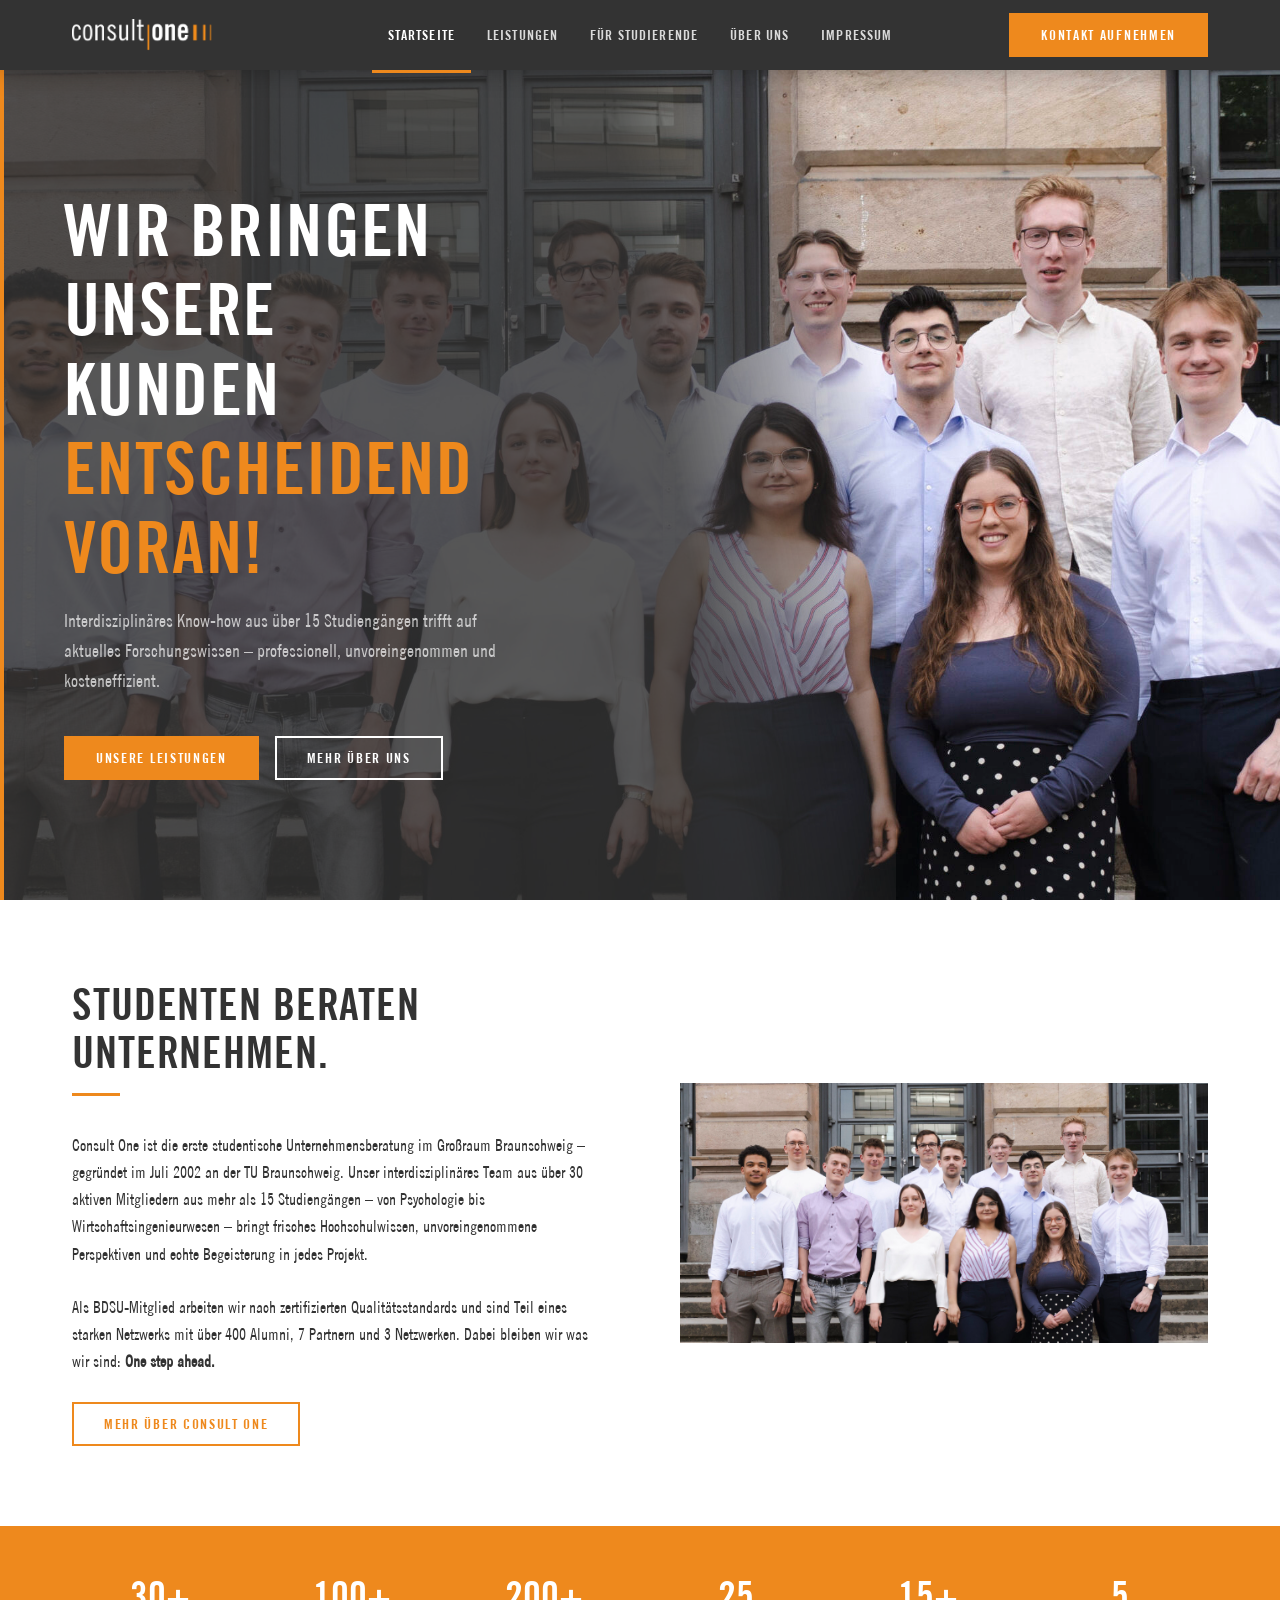
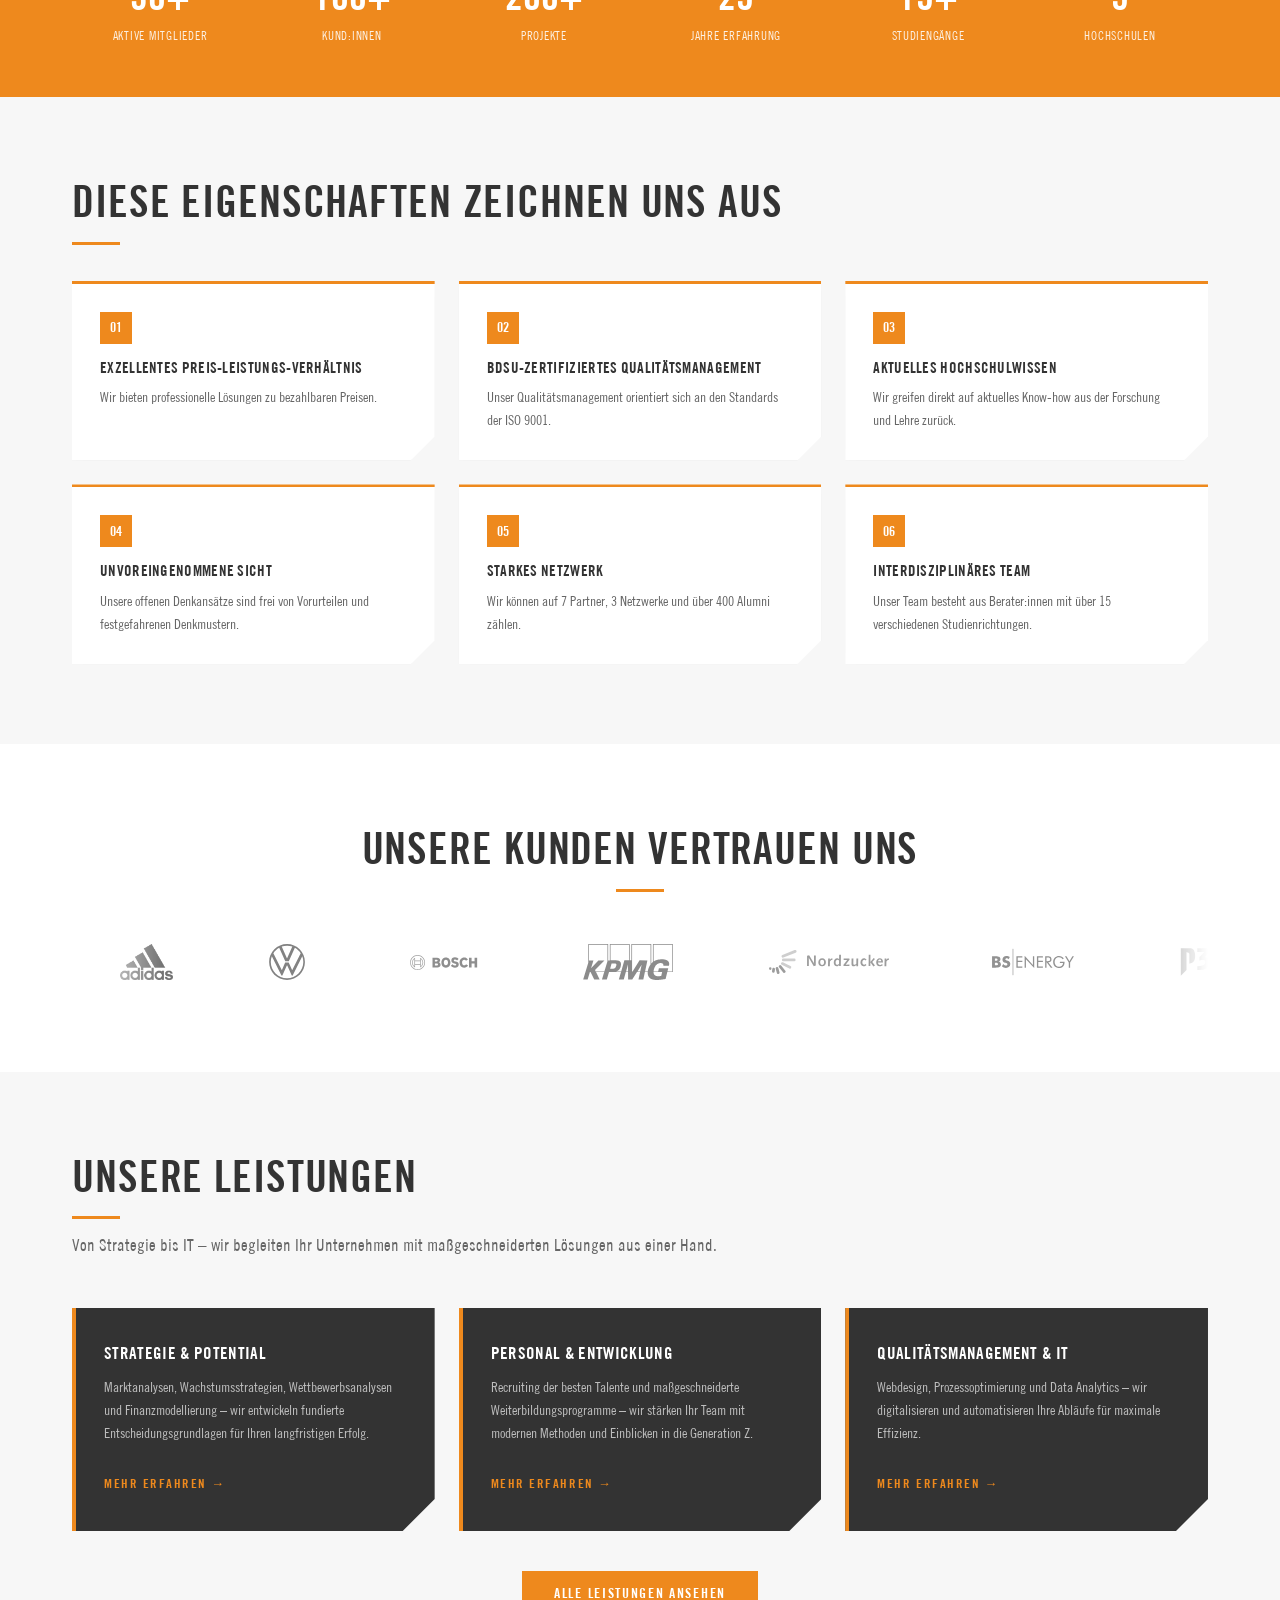
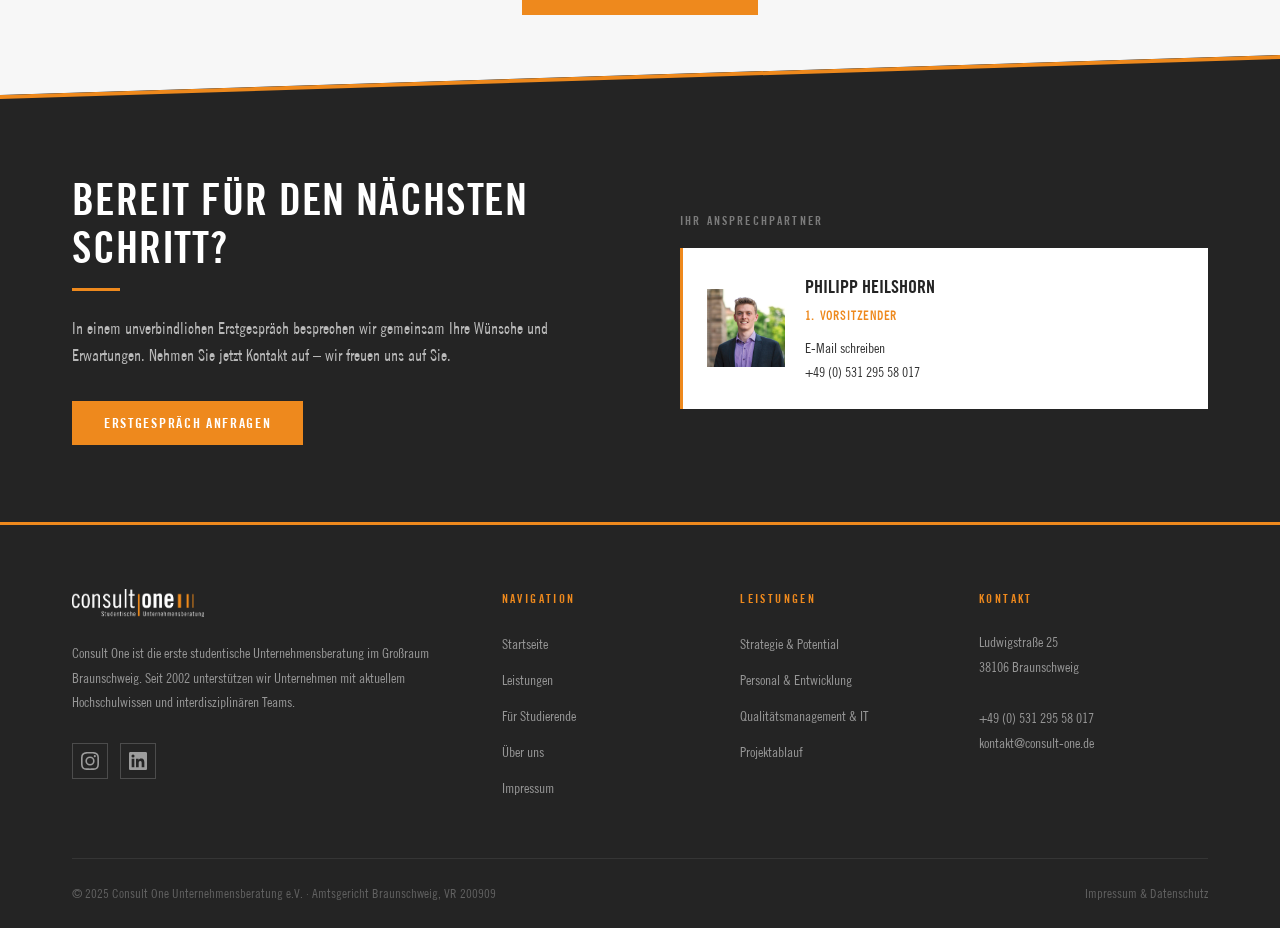
==== commit 7b4c6cbe: "Redesign CTAs, update team section, reorganize images - Unified contact-cta sections across all page" ====
--- a/index.html
+++ b/index.html
@@ -45,7 +45,7 @@
     </div>
   </div>
   <div class="hero__img">
-    <img src="Bilder/team-gruppenfoto-quer.jpg" alt="Das Consult One Team">
+    <img src="Bilder/Sonstige/team-gruppenfoto-quer.jpg" alt="Das Consult One Team">
   </div>
 </section>
 
@@ -63,7 +63,7 @@
         <a href="ueber-uns.html" class="btn btn--outline">Mehr über Consult One</a>
       </div>
       <div>
-        <img src="Bilder/team-gruppenfoto-quer.jpg" alt="Das Consult One Team vor der TU Braunschweig" class="section-img">
+        <img src="Bilder/Sonstige/team-gruppenfoto-quer.jpg" alt="Das Consult One Team vor der TU Braunschweig" class="section-img">
       </div>
     </div>
   </div>
@@ -220,13 +220,13 @@
         <p class="cta-label">Ihr Ansprechpartner</p>
         <div class="contact-person">
           <div class="contact-person__photo">
-              <img src="Bilder/philipp-heilshorn-portrait.jpg" alt="Philipp Heilshorn">
+              <img src="Bilder/Personen/philipp-heilshorn-portrait.jpg" alt="Philipp Heilshorn">
             </div>
           <div>
             <p class="contact-person__name">Philipp Heilshorn</p>
             <p class="contact-person__role">1. Vorsitzender</p>
             <div class="contact-person__data">
-              <a href="mailto:philipp.heilshorn@consult-one.de">philipp.heilshorn@consult-one.de</a><br>
+              <a href="mailto:kontakt@consult-one.de">E-Mail schreiben</a><br>
               <a href="tel:+4953129558017">+49 (0) 531 295 58 017</a>
             </div>
           </div>
--- a/style.css
+++ b/style.css
@@ -366,6 +366,185 @@
   color: #b0b0b0;
 }
 
+/* ── PARTNER LOGOS (statisch) ───────────────────────────── */
+.partner-logos {
+  display: flex;
+  align-items: flex-start;
+  justify-content: center;
+  flex-wrap: wrap;
+  gap: 2rem;
+  margin-top: 2.5rem;
+}
+
+.partner-logo-card {
+  display: flex;
+  flex-direction: column;
+  align-items: center;
+  gap: 0.9rem;
+  width: 180px;
+}
+
+.partner-logo-card__box {
+  width: 180px;
+  height: 110px;
+  background: var(--white);
+  border: 1px solid #e8e8e8;
+  box-shadow: 0 2px 12px rgba(0,0,0,0.06);
+  display: flex;
+  align-items: center;
+  justify-content: center;
+  padding: 1.5rem;
+  transition: box-shadow 0.25s;
+}
+
+.partner-logo-card:hover .partner-logo-card__box {
+  box-shadow: 0 4px 20px rgba(0,0,0,0.12);
+}
+
+.partner-logo-card__box img {
+  max-width: 100%;
+  max-height: 60px;
+  object-fit: contain;
+  filter: grayscale(50%) opacity(70%);
+  transition: filter 0.3s;
+}
+
+.partner-logo-card:hover .partner-logo-card__box img {
+  filter: grayscale(0%) opacity(100%);
+}
+
+.partner-logo-card__name {
+  font-family: 'TradeGothicBold', sans-serif;
+  font-size: 0.78rem;
+  text-transform: uppercase;
+  letter-spacing: 0.06em;
+  color: var(--text-light);
+  text-align: center;
+}
+
+/* ── PARTNER SPOTLIGHT CAROUSEL ─────────────────────────── */
+.partner-carousel {
+  position: relative;
+  padding: 2rem 3.5rem 0;
+  max-width: 680px;
+  margin: 0 auto;
+}
+
+.partner-carousel__items {
+  display: flex;
+  align-items: center;
+  justify-content: center;
+  gap: 2.5rem;
+  min-height: 110px;
+}
+
+.partner-carousel__item {
+  display: none;
+  align-items: center;
+  justify-content: center;
+  cursor: pointer;
+  transition: opacity 0.35s, transform 0.35s;
+  flex-shrink: 0;
+}
+
+.partner-carousel__item--prev {
+  display: flex;
+  order: 1;
+  opacity: 0.28;
+  transform: scale(0.72);
+}
+
+.partner-carousel__item--next {
+  display: flex;
+  order: 3;
+  opacity: 0.28;
+  transform: scale(0.72);
+}
+
+.partner-carousel__item--prev img,
+.partner-carousel__item--next img {
+  height: 50px;
+  max-width: 130px;
+  object-fit: contain;
+  filter: grayscale(100%);
+}
+
+.partner-carousel__item--active {
+  display: flex;
+  order: 2;
+  opacity: 1;
+  transform: scale(1);
+}
+
+.partner-carousel__item--active img {
+  height: 90px;
+  max-width: 240px;
+  object-fit: contain;
+  filter: grayscale(20%) opacity(85%);
+}
+
+/* Pfeile */
+.partner-carousel__arrow {
+  position: absolute;
+  top: calc(2rem + 55px);
+  transform: translateY(-50%);
+  background: none;
+  border: none;
+  color: #bbb;
+  display: flex; align-items: center; justify-content: center;
+  cursor: pointer;
+  padding: 0.25rem;
+  transition: color 0.2s;
+}
+.partner-carousel__arrow svg { width: 20px; height: 20px; }
+.partner-carousel__arrow:hover { color: var(--orange); }
+.partner-carousel__arrow--prev { left: 0; }
+.partner-carousel__arrow--next { right: 0; }
+
+/* Beschreibung unterhalb */
+.partner-carousel__info {
+  margin-top: 1.75rem;
+  min-height: 80px;
+}
+
+.partner-carousel__name {
+  display: block;
+  font-family: 'TradeGothicBold', sans-serif;
+  font-size: 1rem;
+  letter-spacing: 0.04em;
+  color: var(--orange);
+  text-transform: uppercase;
+  margin-bottom: 0.5rem;
+}
+
+.partner-carousel__desc-text {
+  font-size: 0.88rem;
+  color: var(--text-light);
+  line-height: 1.7;
+  text-transform: none;
+  margin: 0;
+}
+
+/* Punkte-Navigation */
+.partner-carousel__dots {
+  display: flex;
+  justify-content: center;
+  gap: 0.5rem;
+  margin-top: 1.5rem;
+}
+
+.partner-carousel__dot {
+  width: 8px; height: 8px;
+  border-radius: 50%;
+  background: #ccc;
+  border: none;
+  cursor: pointer;
+  padding: 0;
+  transition: background 0.25s;
+}
+
+.partner-carousel__dot--active { background: var(--orange); }
+
 /* ── SERVICE TEASERS (HOMEPAGE) ──────────────────────────── */
 .service-teasers {
   display: grid;
@@ -413,6 +592,32 @@
   clip-path: polygon(0 var(--diag), 100% 0, 100% 100%, 0 100%);
   margin-top: calc(-1 * var(--diag));
 }
+/* dünne orangene Linie an der schrägen Oberkante */
+.contact-cta::before {
+  content: '';
+  position: absolute;
+  top: 0; left: 0; right: 0;
+  height: calc(var(--diag) + 4px);
+  background: var(--orange);
+  clip-path: polygon(
+    0 var(--diag),
+    100% 0,
+    100% 4px,
+    0 calc(var(--diag) + 4px)
+  );
+  z-index: 0;
+  pointer-events: none;
+}
+/* dünne orangene Linie an der geraden Unterkante */
+.contact-cta::after {
+  content: '';
+  position: absolute;
+  bottom: 0; left: 0; right: 0;
+  height: 3px;
+  background: var(--orange);
+  z-index: 0;
+  pointer-events: none;
+}
 .contact-cta__inner {
   display: grid;
   grid-template-columns: 1fr 1fr;
@@ -427,13 +632,18 @@
   display: flex;
   gap: 1.25rem;
   align-items: center;
-  background: rgba(255,255,255,0.05);
+  background: var(--white);
   padding: 1.5rem;
   border-left: 3px solid var(--orange);
 }
+.contact-person__name { color: var(--near-black) !important; }
+.contact-person__role { color: var(--orange) !important; }
+.contact-person__data { color: var(--dark-grey) !important; }
+.contact-person__data a { color: var(--dark-grey) !important; }
+.contact-person__data a:hover { color: var(--orange) !important; }
 .contact-person__photo {
   width: 78px; height: 78px;
-  border-radius: 50%;
+  border-radius: 0;
   background: var(--orange);
   flex-shrink: 0;
   display: flex; align-items: center; justify-content: center;
@@ -568,7 +778,7 @@
 .team-card { text-align: center; }
 .team-card__photo {
   width: 148px; height: 148px;
-  border-radius: 50%;
+  border-radius: 0;
   background: var(--mid-grey);
   margin: 0 auto 1.25rem;
   display: flex; align-items: center; justify-content: center;
@@ -576,7 +786,7 @@
   font-weight: 700; font-size: 2.2rem;
   color: var(--orange);
   overflow: hidden;
-  border: 3px solid var(--orange);
+  border-bottom: 3px solid var(--orange);
 }
 .team-card__photo img { width: 100%; height: 100%; object-fit: cover; }
 .team-card__name {
@@ -586,7 +796,8 @@
   color: var(--dark-grey);
   margin-bottom: 0.2rem;
 }
-.team-card__role { font-size: 0.78rem; color: var(--orange); text-transform: uppercase; letter-spacing: 0.08em; font-weight: 600; margin-bottom: 0.6rem; }
+.team-card__role { font-size: 0.78rem; color: var(--orange); text-transform: uppercase; letter-spacing: 0.08em; font-weight: 600; margin-bottom: 0.5rem; }
+.team-card__desc { font-size: 0.82rem; color: var(--text-light); line-height: 1.55; text-transform: none; margin-bottom: 0.6rem; }
 .team-card__email a { font-size: 0.82rem; color: var(--text-light); text-decoration: none; transition: color 0.2s; }
 .team-card__email a:hover { color: var(--orange); }
 
@@ -719,21 +930,30 @@
   background: var(--orange);
   opacity: 0.13;
 }
+.about-stat { text-align: center; position: relative; z-index: 1; }
+.about-stat-divider {
+  width: 40px; height: 1px;
+  background: rgba(255,255,255,0.2);
+  margin: 1.25rem auto;
+  position: relative; z-index: 1;
+}
 .about-visual .since-year {
   font-family: 'TradeGothicBold', sans-serif;
   font-weight: 700;
-  font-size: 5.5rem;
+  font-size: 4rem;
   color: var(--white);
   position: relative; z-index: 1;
   line-height: 1;
+  display: block;
 }
 .about-visual .since-label {
-  font-size: 0.72rem;
+  font-size: 0.68rem;
   color: rgba(255,255,255,0.5);
   text-transform: uppercase;
   letter-spacing: 0.3em;
-  margin-top: 0.5rem;
+  margin-top: 0.4rem;
   position: relative; z-index: 1;
+  display: block;
 }
 
 /* ── ACCORDION (Haftung & Datenschutz) ──────────────────── */
@@ -989,8 +1209,7 @@
 }
 .process-track__icon svg { width: 26px; height: 26px; display: block; }
 .process-track__icon--final {
-  background: var(--dark-grey);
-  box-shadow: 0 0 0 3px var(--orange);
+  background: var(--orange);
 }
 
 /* Inhaltsspalte rechts vom Icon */
@@ -1001,14 +1220,16 @@
   padding-top: 2px; /* optische Ausrichtung mit Icon-Mitte */
 }
 
-/* Schrittnummer als kleine Beschriftung über dem Titel */
+/* Schrittnummer – groß, innerhalb der Karte */
 .process-track__badge {
   font-family: 'TradeGothicBold', sans-serif;
   font-weight: 700;
-  font-size: 0.72rem;
-  letter-spacing: 0.14em;
+  font-size: 1.6rem;
+  letter-spacing: 0.05em;
   color: var(--orange);
-  margin-bottom: 0.3rem;
+  line-height: 1;
+  margin-bottom: 0.5rem;
+  display: block;
 }
 
 /* Karte mit Inhalt */
@@ -1322,7 +1543,8 @@
   .section { padding: 56px 0; }
   /* Reset diagonal layout on small screens */
   .section--diag { clip-path: none; margin: 0; padding-top: 56px; padding-bottom: 56px; }
-  .contact-cta  { clip-path: none; margin-top: 0; padding-top: 80px; }
+  .contact-cta  { clip-path: none; margin-top: 0; padding-top: 80px; border-top: 3px solid var(--orange); }
+  .contact-cta::before { display: none; }
   .stats__grid      { grid-template-columns: repeat(2, 1fr); gap: 1.5rem; }
   .features__grid   { grid-template-columns: 1fr; }
   .service-teasers  { grid-template-columns: 1fr; }
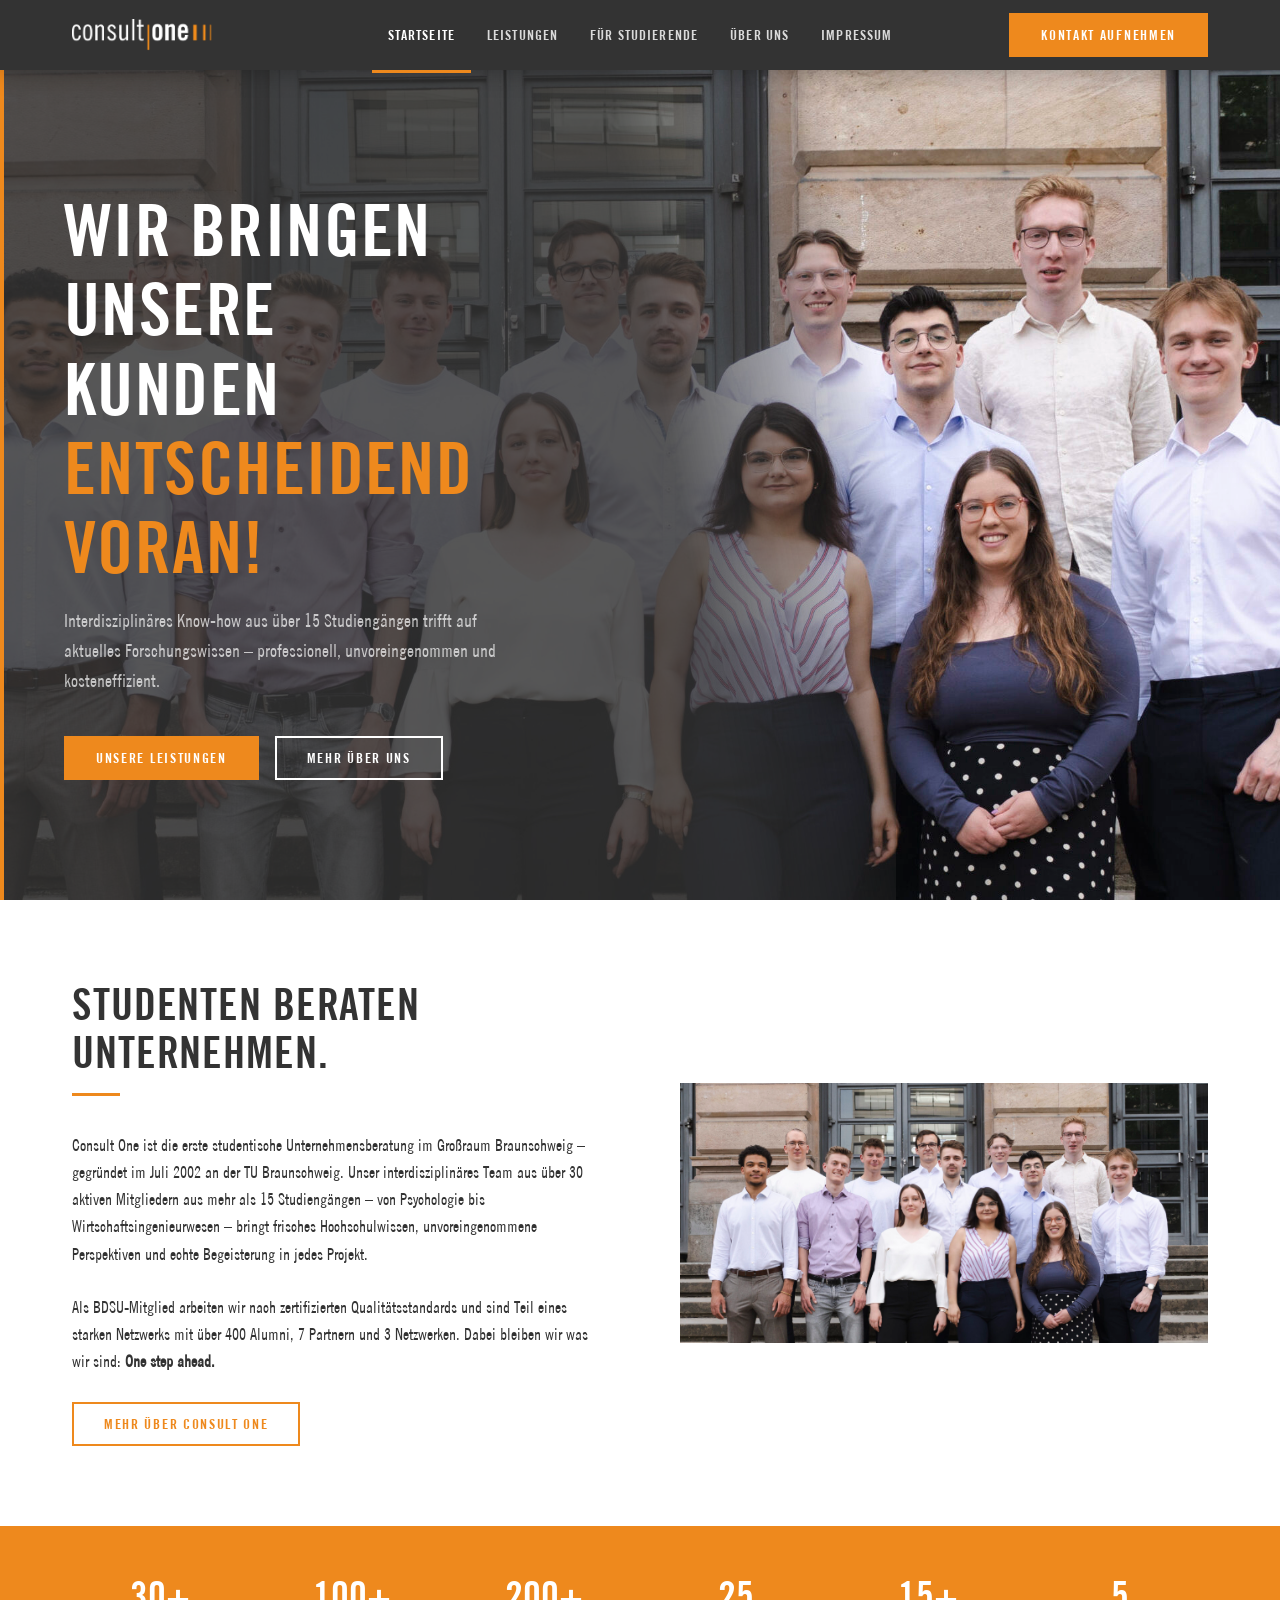
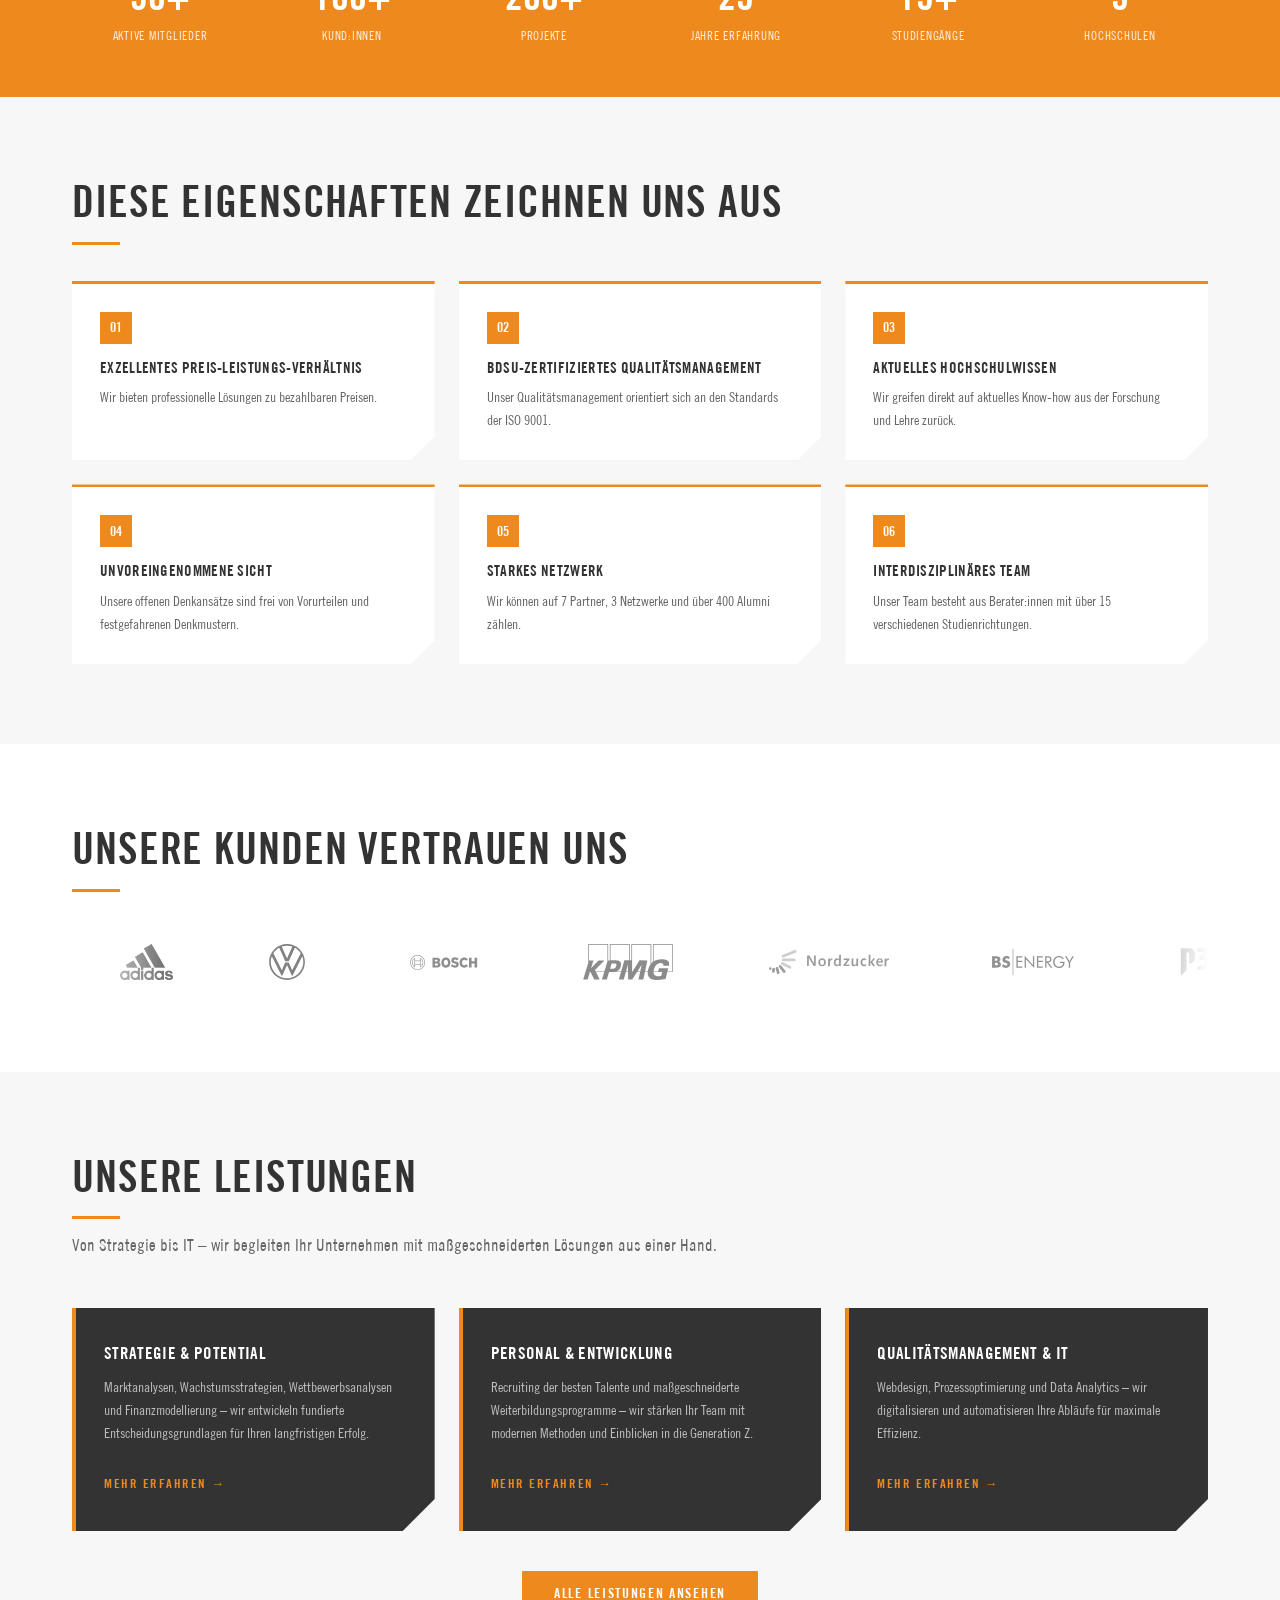
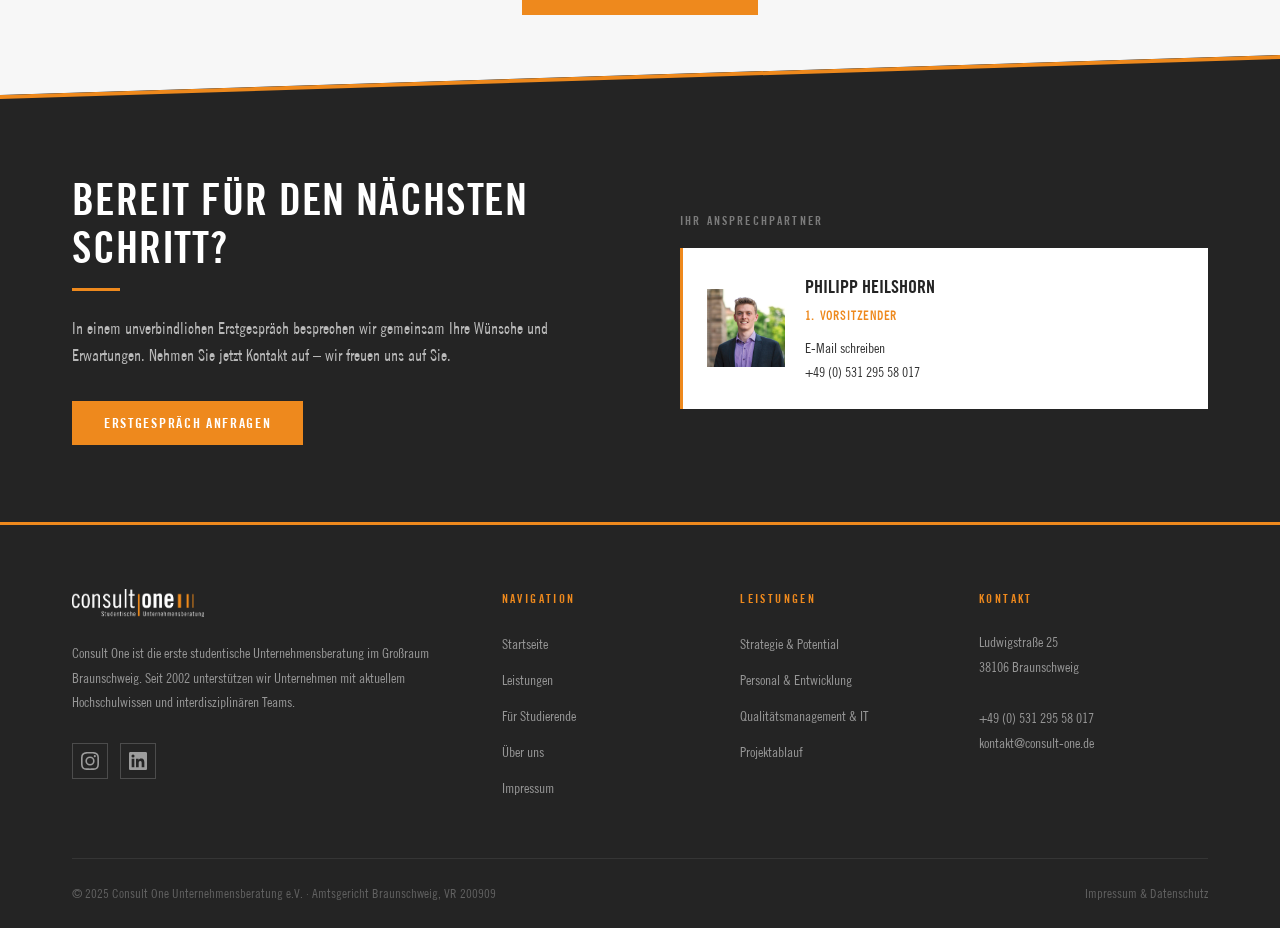
==== commit 003daa3e: "Clean up section headings and KPI visual on Über uns - Left-align all section headings (removed inli" ====
--- a/index.html
+++ b/index.html
@@ -143,9 +143,9 @@
 
 <!-- ── REFERENZKUNDEN ── -->
 <section class="section">
-  <div class="container" style="text-align: center;">
+  <div class="container">
     <h2>Unsere Kunden vertrauen uns</h2>
-    <div class="divider" style="margin-left: auto; margin-right: auto;"></div>
+    <div class="divider"></div>
     <div class="logo-marquee" aria-label="Unsere Kunden">
       <div class="logo-marquee__track">
         <!-- Erste Kopie -->
--- a/style.css
+++ b/style.css
@@ -913,46 +913,32 @@
   align-items: center;
 }
 .about-visual {
-  background: var(--dark-grey);
-  aspect-ratio: 4 / 3;
   display: flex;
   flex-direction: column;
-  align-items: center;
+  align-items: flex-start;
   justify-content: center;
-  position: relative;
-  overflow: hidden;
-}
-.about-visual::before {
-  content: '';
-  position: absolute;
-  right: 0; top: 0;
-  width: 40%; height: 100%;
-  background: var(--orange);
-  opacity: 0.13;
-}
-.about-stat { text-align: center; position: relative; z-index: 1; }
+  gap: 0;
+}
+.about-stat { text-align: left; }
 .about-stat-divider {
-  width: 40px; height: 1px;
-  background: rgba(255,255,255,0.2);
-  margin: 1.25rem auto;
-  position: relative; z-index: 1;
+  width: 40px; height: 2px;
+  background: var(--orange);
+  margin: 1.5rem 0;
 }
 .about-visual .since-year {
   font-family: 'TradeGothicBold', sans-serif;
   font-weight: 700;
-  font-size: 4rem;
-  color: var(--white);
-  position: relative; z-index: 1;
+  font-size: 4.5rem;
+  color: var(--dark-grey);
   line-height: 1;
   display: block;
 }
 .about-visual .since-label {
-  font-size: 0.68rem;
-  color: rgba(255,255,255,0.5);
-  text-transform: uppercase;
-  letter-spacing: 0.3em;
+  font-size: 0.72rem;
+  color: var(--text-light);
+  text-transform: uppercase;
+  letter-spacing: 0.25em;
   margin-top: 0.4rem;
-  position: relative; z-index: 1;
   display: block;
 }
 
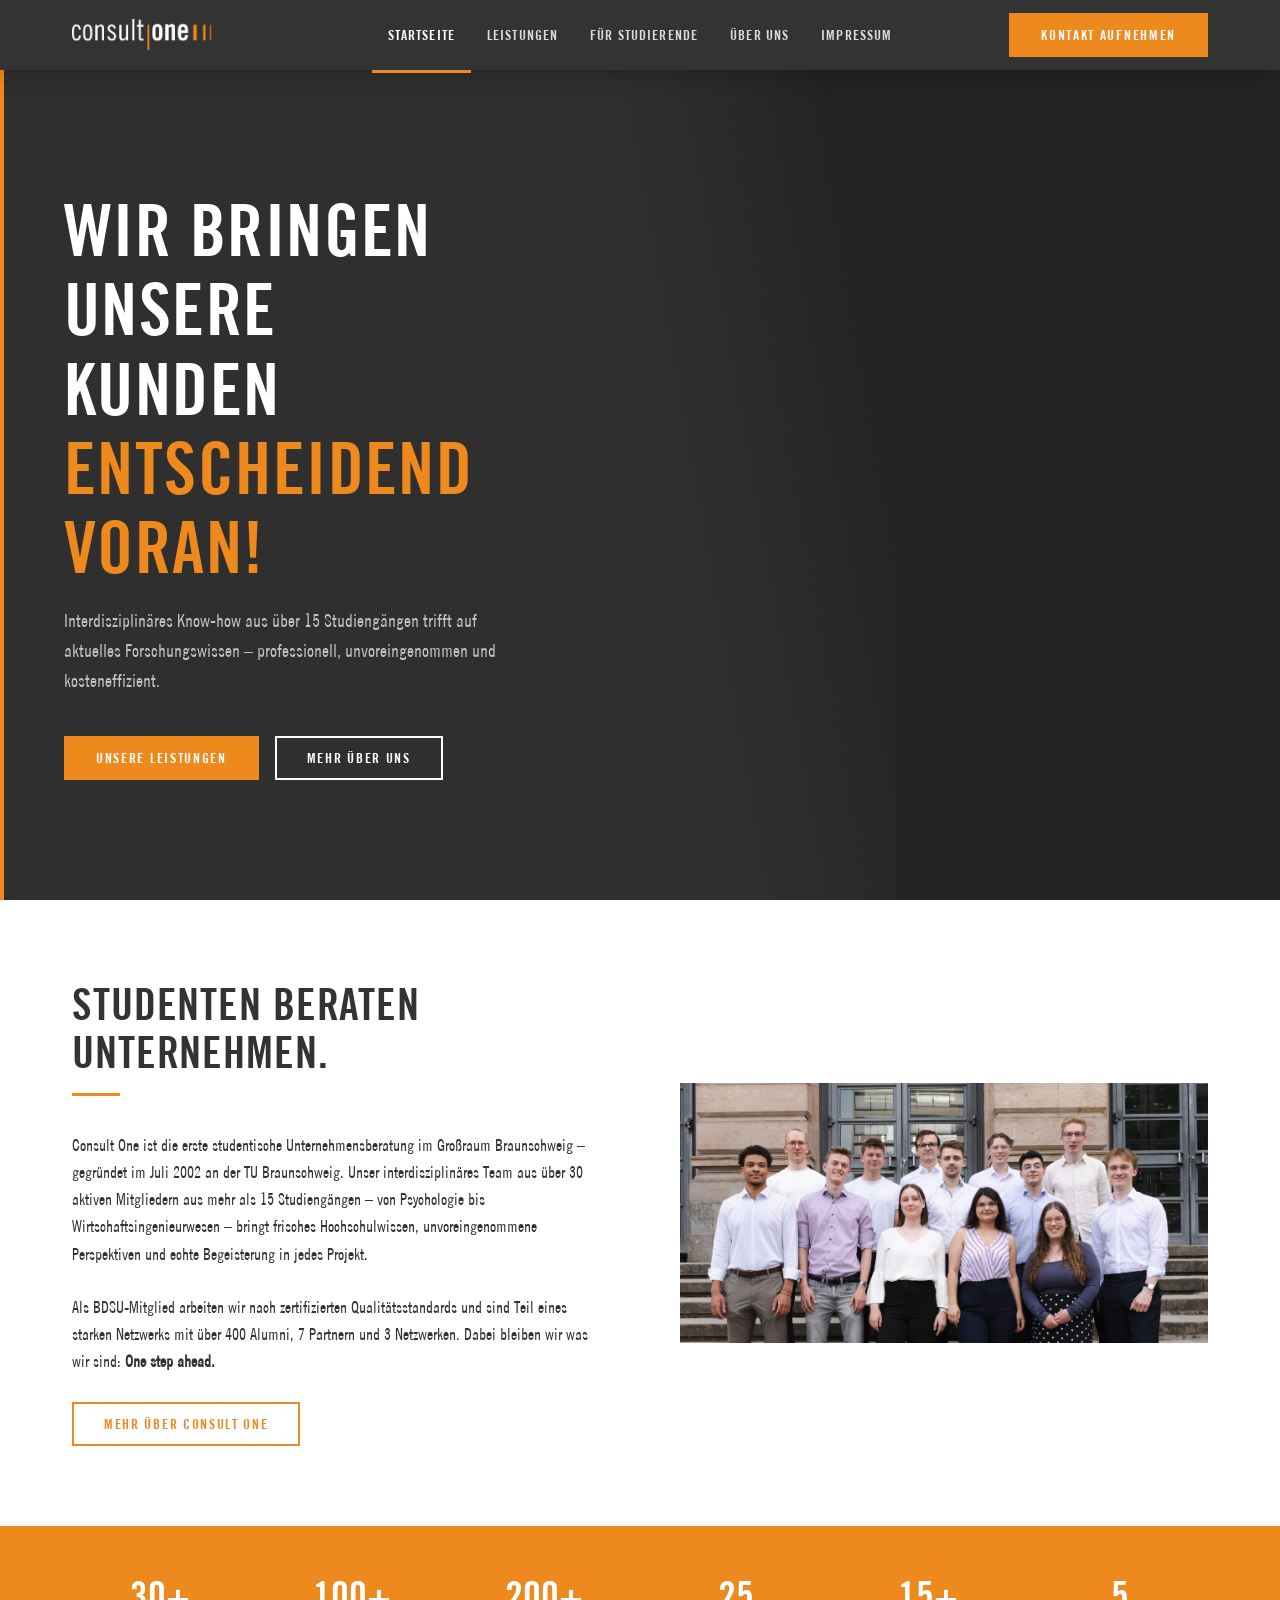
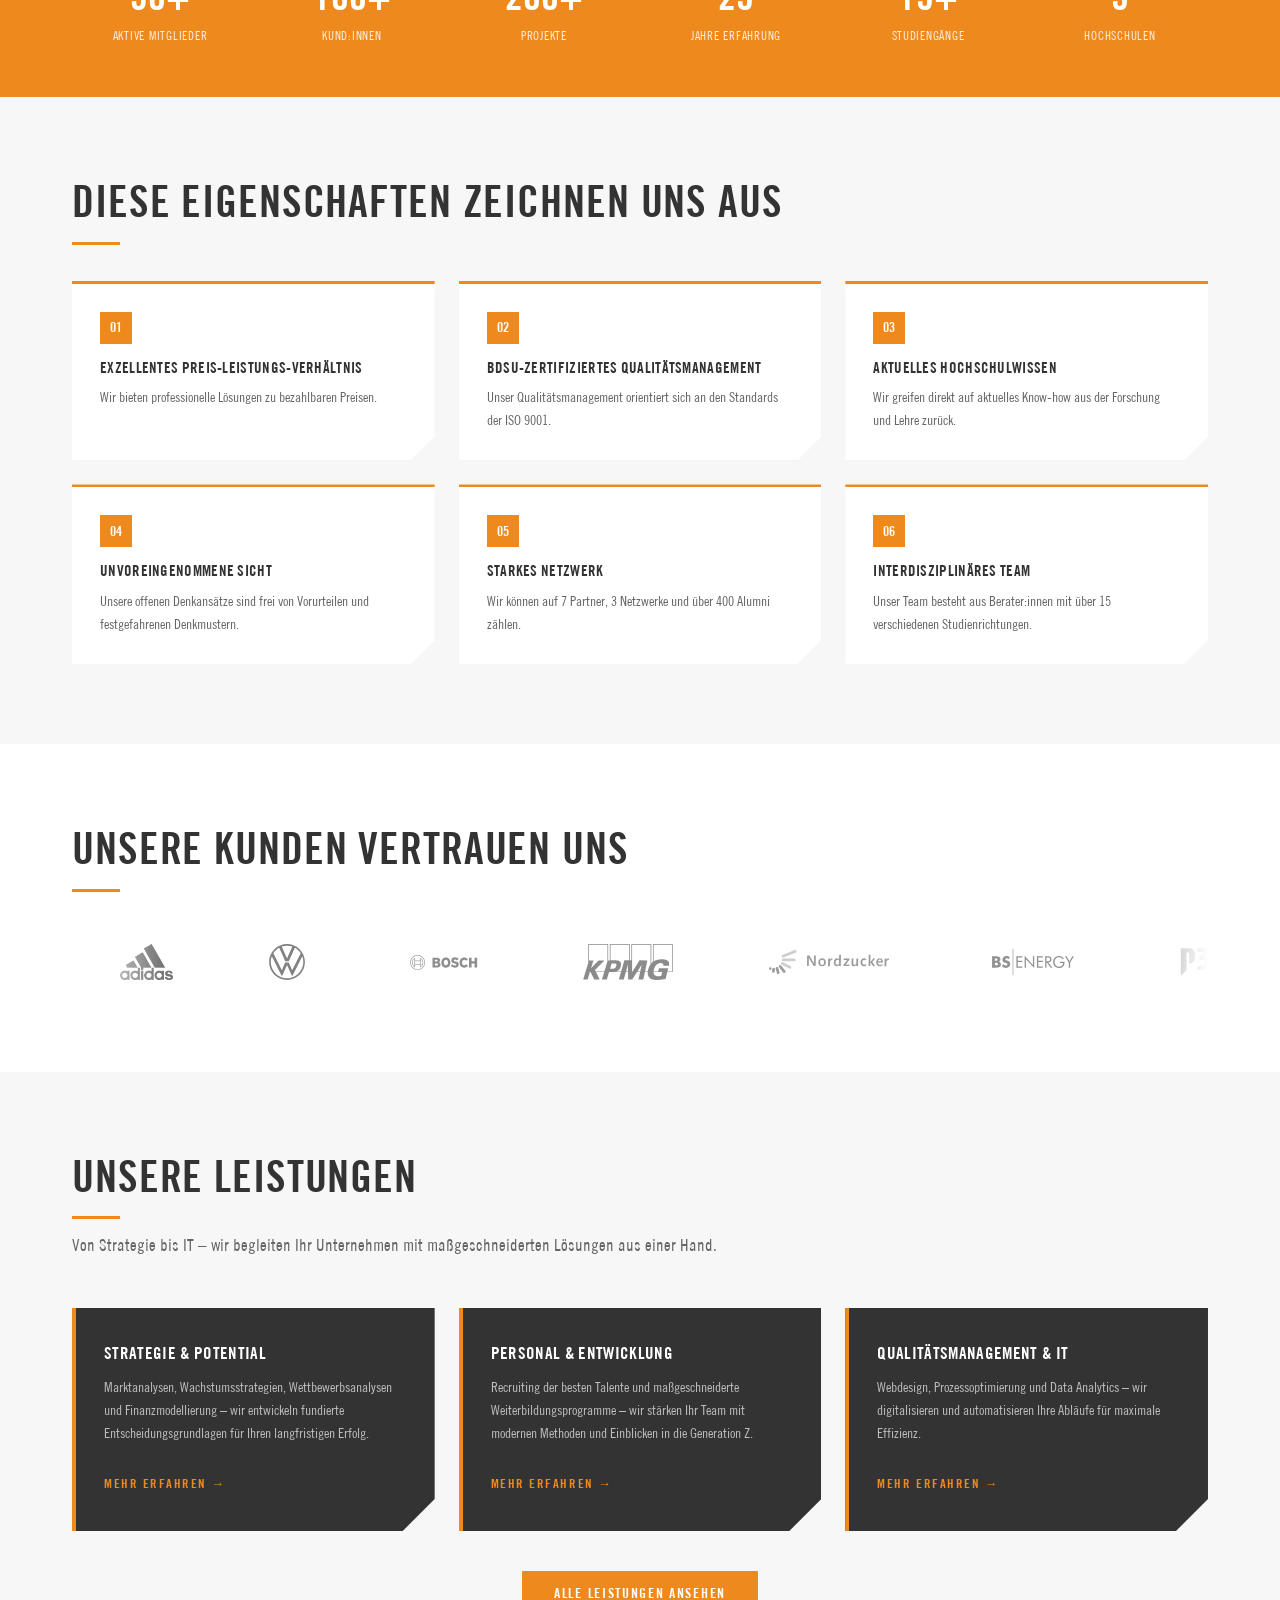
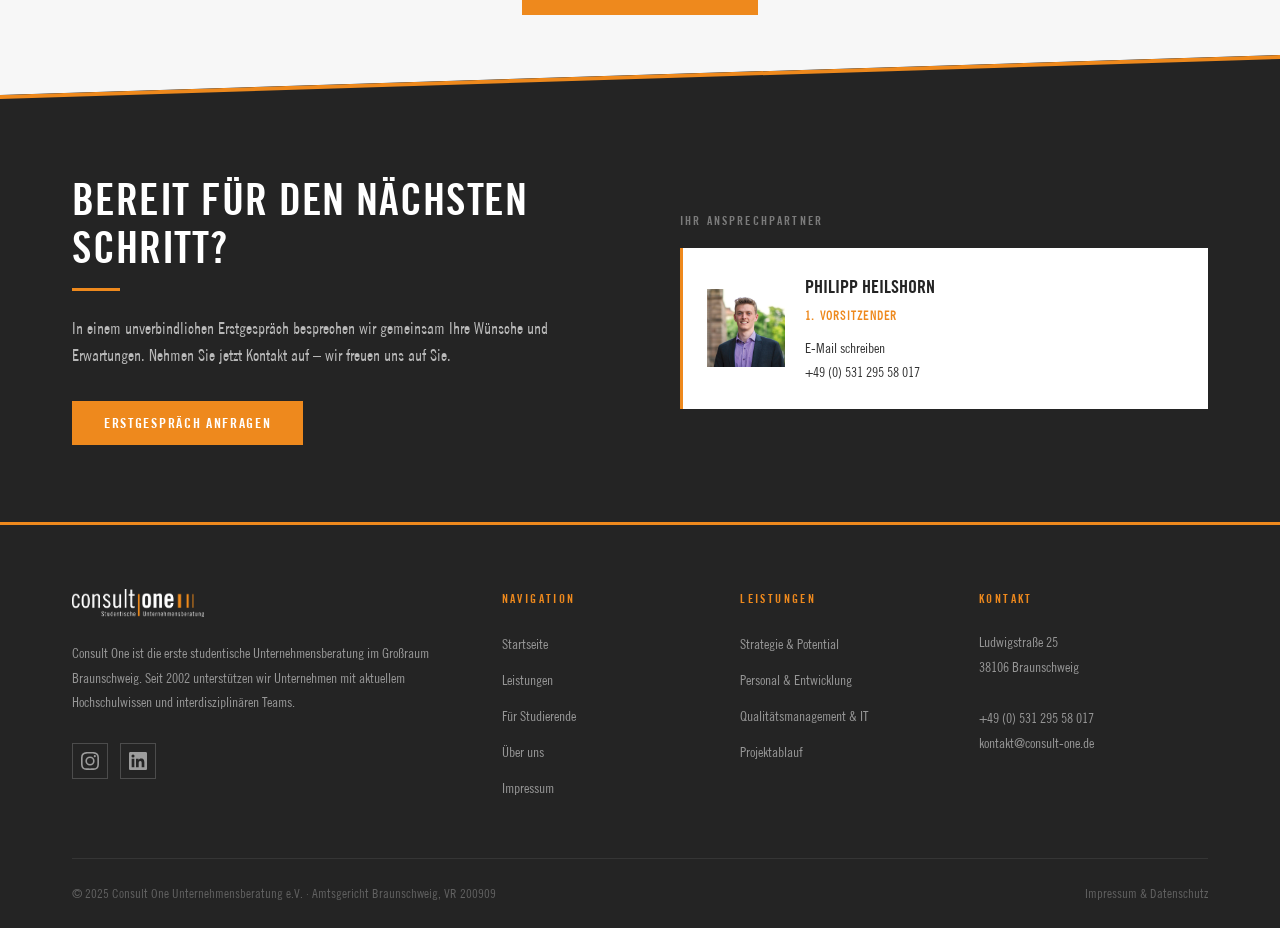
==== commit 11441195: "Add Braunschweig video as hero background on homepage Replace static team photo with autoplay/muted/" ====
--- a/index.html
+++ b/index.html
@@ -5,6 +5,51 @@
   <meta name="viewport" content="width=device-width, initial-scale=1.0">
   <title>Consult One – Studentische Unternehmensberatung Braunschweig</title>
   <meta name="description" content="Consult One ist die erste studentische Unternehmensberatung im Großraum Braunschweig. Seit 2002 beraten wir Unternehmen mit aktuellem Hochschulwissen.">
+  <link rel="canonical" href="https://www.consult-one.de/index.html">
+  <link rel="icon" type="image/png" href="brand_assets/CO-Logo/2021-04-21_CO%20Logo_Schwarz.png">
+  <link rel="apple-touch-icon" href="brand_assets/CO-Logo/2021-04-21_CO%20Logo_Schwarz.png">
+  <meta property="og:type" content="website">
+  <meta property="og:locale" content="de_DE">
+  <meta property="og:site_name" content="Consult One Unternehmensberatung">
+  <meta property="og:title" content="Consult One – Studentische Unternehmensberatung Braunschweig">
+  <meta property="og:description" content="Consult One ist die erste studentische Unternehmensberatung im Großraum Braunschweig. Seit 2002 beraten wir Unternehmen mit aktuellem Hochschulwissen.">
+  <meta property="og:url" content="https://www.consult-one.de/index.html">
+  <meta property="og:image" content="https://www.consult-one.de/brand_assets/CO-Logo/Consult%20One%20Logo_Claim_schwarz.png">
+  <meta property="og:image:alt" content="Consult One – Studentische Unternehmensberatung Braunschweig">
+  <meta name="twitter:card" content="summary_large_image">
+  <meta name="twitter:title" content="Consult One – Studentische Unternehmensberatung Braunschweig">
+  <meta name="twitter:description" content="Consult One ist die erste studentische Unternehmensberatung im Großraum Braunschweig. Seit 2002 beraten wir Unternehmen mit aktuellem Hochschulwissen.">
+  <meta name="twitter:image" content="https://www.consult-one.de/brand_assets/CO-Logo/Consult%20One%20Logo_Claim_schwarz.png">
+  <script type="application/ld+json">
+  {
+    "@context": "https://schema.org",
+    "@type": "Organization",
+    "name": "Consult One Unternehmensberatung e.V.",
+    "alternateName": "Consult One",
+    "url": "https://www.consult-one.de",
+    "logo": "https://www.consult-one.de/brand_assets/CO-Logo/Consult%20One%20Logo_Claim_schwarz.png",
+    "foundingDate": "2002",
+    "description": "Die erste studentische Unternehmensberatung im Großraum Braunschweig. Seit 2002 beraten wir Unternehmen mit aktuellem Hochschulwissen.",
+    "address": {
+      "@type": "PostalAddress",
+      "streetAddress": "Ludwigstraße 25",
+      "addressLocality": "Braunschweig",
+      "postalCode": "38106",
+      "addressCountry": "DE"
+    },
+    "contactPoint": {
+      "@type": "ContactPoint",
+      "telephone": "+49-531-29558017",
+      "contactType": "customer service",
+      "email": "kontakt@consult-one.de",
+      "availableLanguage": "German"
+    },
+    "sameAs": [
+      "https://www.instagram.com/consultone_bs/",
+      "https://www.linkedin.com/company/consult-one-e-v-"
+    ]
+  }
+  </script>
   <link rel="stylesheet" href="style.css">
 </head>
 <body>
@@ -45,7 +90,10 @@
     </div>
   </div>
   <div class="hero__img">
-    <img src="Bilder/Sonstige/team-gruppenfoto-quer.jpg" alt="Das Consult One Team">
+    <video autoplay muted loop playsinline preload="auto">
+      <source src="brand_assets/Germany_Braunschweig%20(City)_Schloss%20Arkaden%20(Shopping%20mall)_03.mp4" type="video/mp4">
+      <img src="Bilder/Sonstige/team-gruppenfoto-quer.jpg" alt="Das Consult One Team">
+    </video>
   </div>
 </section>
 
@@ -63,7 +111,7 @@
         <a href="ueber-uns.html" class="btn btn--outline">Mehr über Consult One</a>
       </div>
       <div>
-        <img src="Bilder/Sonstige/team-gruppenfoto-quer.jpg" alt="Das Consult One Team vor der TU Braunschweig" class="section-img">
+        <img src="Bilder/Sonstige/team-gruppenfoto-quer.jpg" alt="Das Consult One Team vor der TU Braunschweig" class="section-img" loading="lazy">
       </div>
     </div>
   </div>
@@ -149,7 +197,7 @@
     <div class="logo-marquee" aria-label="Unsere Kunden">
       <div class="logo-marquee__track">
         <!-- Erste Kopie -->
-        <div class="logo-marquee__item"><img src="Bilder/KundenLogo/Adidas_logo.png" alt="adidas"></div>
+        <div class="logo-marquee__item"><img src="Bilder/KundenLogo/Adidas_logo.png" alt="adidas" loading="lazy"></div>
         <div class="logo-marquee__item"><img src="Bilder/KundenLogo/Volkswagen_logo_2019.svg" alt="Volkswagen"></div>
         <div class="logo-marquee__item"><img src="Bilder/KundenLogo/Bosch-logotype.svg" alt="Bosch"></div>
         <div class="logo-marquee__item"><img src="Bilder/KundenLogo/KPMG_blue_logo.svg" alt="KPMG"></div>
@@ -161,7 +209,7 @@
         <div class="logo-marquee__item"><img src="Bilder/KundenLogo/Volkswagen consulting.jpg" alt="VW Consulting"></div>
         <div class="logo-marquee__item"><img src="Bilder/KundenLogo/Stadt Braunschweig.webp" alt="Stadt Braunschweig"></div>
         <!-- Zweite Kopie (nahtlose Schleife) -->
-        <div class="logo-marquee__item"><img src="Bilder/KundenLogo/Adidas_logo.png" alt="adidas"></div>
+        <div class="logo-marquee__item"><img src="Bilder/KundenLogo/Adidas_logo.png" alt="adidas" loading="lazy"></div>
         <div class="logo-marquee__item"><img src="Bilder/KundenLogo/Volkswagen_logo_2019.svg" alt="Volkswagen"></div>
         <div class="logo-marquee__item"><img src="Bilder/KundenLogo/Bosch-logotype.svg" alt="Bosch"></div>
         <div class="logo-marquee__item"><img src="Bilder/KundenLogo/KPMG_blue_logo.svg" alt="KPMG"></div>
@@ -220,7 +268,7 @@
         <p class="cta-label">Ihr Ansprechpartner</p>
         <div class="contact-person">
           <div class="contact-person__photo">
-              <img src="Bilder/Personen/philipp-heilshorn-portrait.jpg" alt="Philipp Heilshorn">
+              <img src="Bilder/Personen/philipp-heilshorn-portrait.jpg" alt="Philipp Heilshorn" loading="lazy">
             </div>
           <div>
             <p class="contact-person__name">Philipp Heilshorn</p>
@@ -243,7 +291,7 @@
   <div class="container">
     <div class="footer__grid">
       <div>
-        <img src="brand_assets/CO-Logo/2021-04-21_CO%20Logo_Wei%C3%9F_Caption.png" alt="Consult One – Studentische Unternehmensberatung" class="footer__logo">
+        <img src="brand_assets/CO-Logo/2021-04-21_CO%20Logo_Wei%C3%9F_Caption.png" alt="Consult One – Studentische Unternehmensberatung" class="footer__logo" loading="lazy">
         <p class="footer__about">Consult One ist die erste studentische Unternehmensberatung im Großraum Braunschweig. Seit 2002 unterstützen wir Unternehmen mit aktuellem Hochschulwissen und interdisziplinären Teams.</p>
         <div class="footer__social">
           <a href="https://www.instagram.com/consultone_bs/" target="_blank" rel="noopener noreferrer" title="Instagram">
--- a/style.css
+++ b/style.css
@@ -191,7 +191,8 @@
   width: 100%;
   z-index: 1;
 }
-.hero__img img {
+.hero__img img,
+.hero__img video {
   width: 100%; height: 100%;
   object-fit: cover;
   object-position: center center;
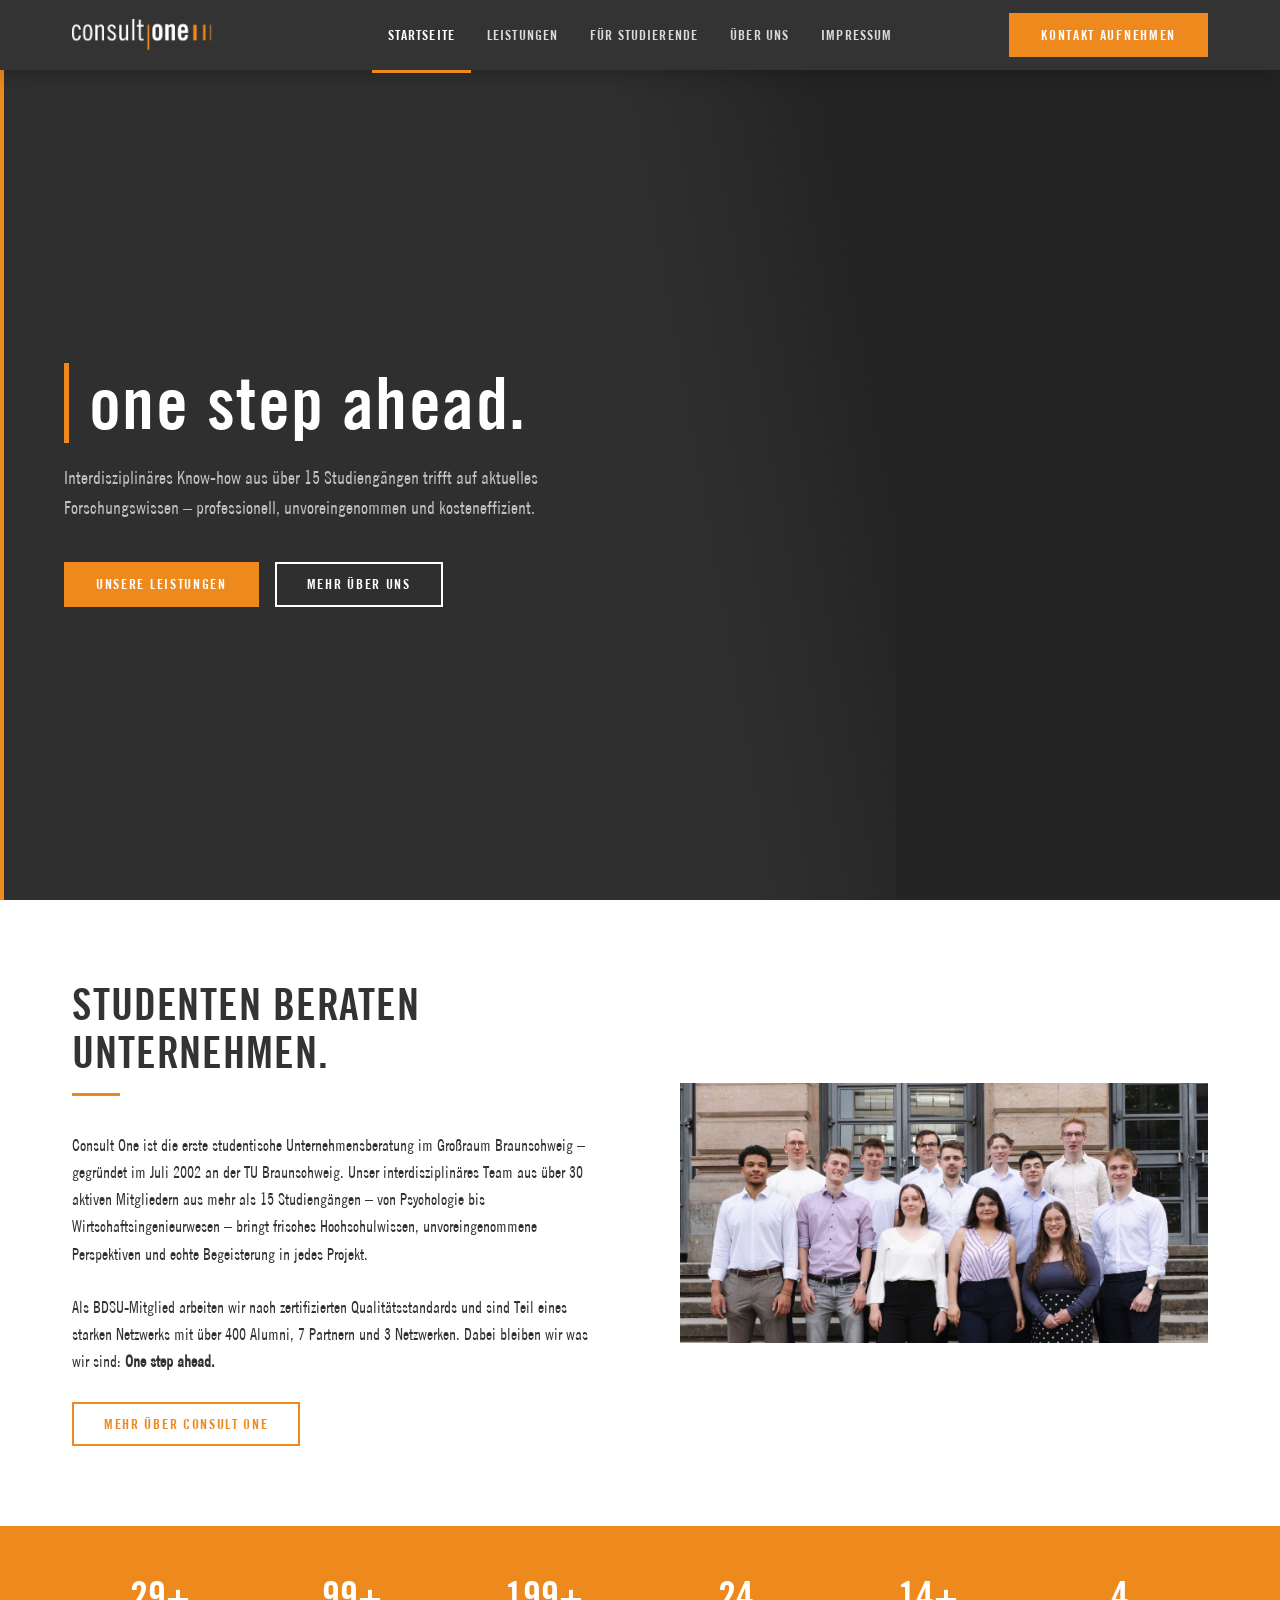
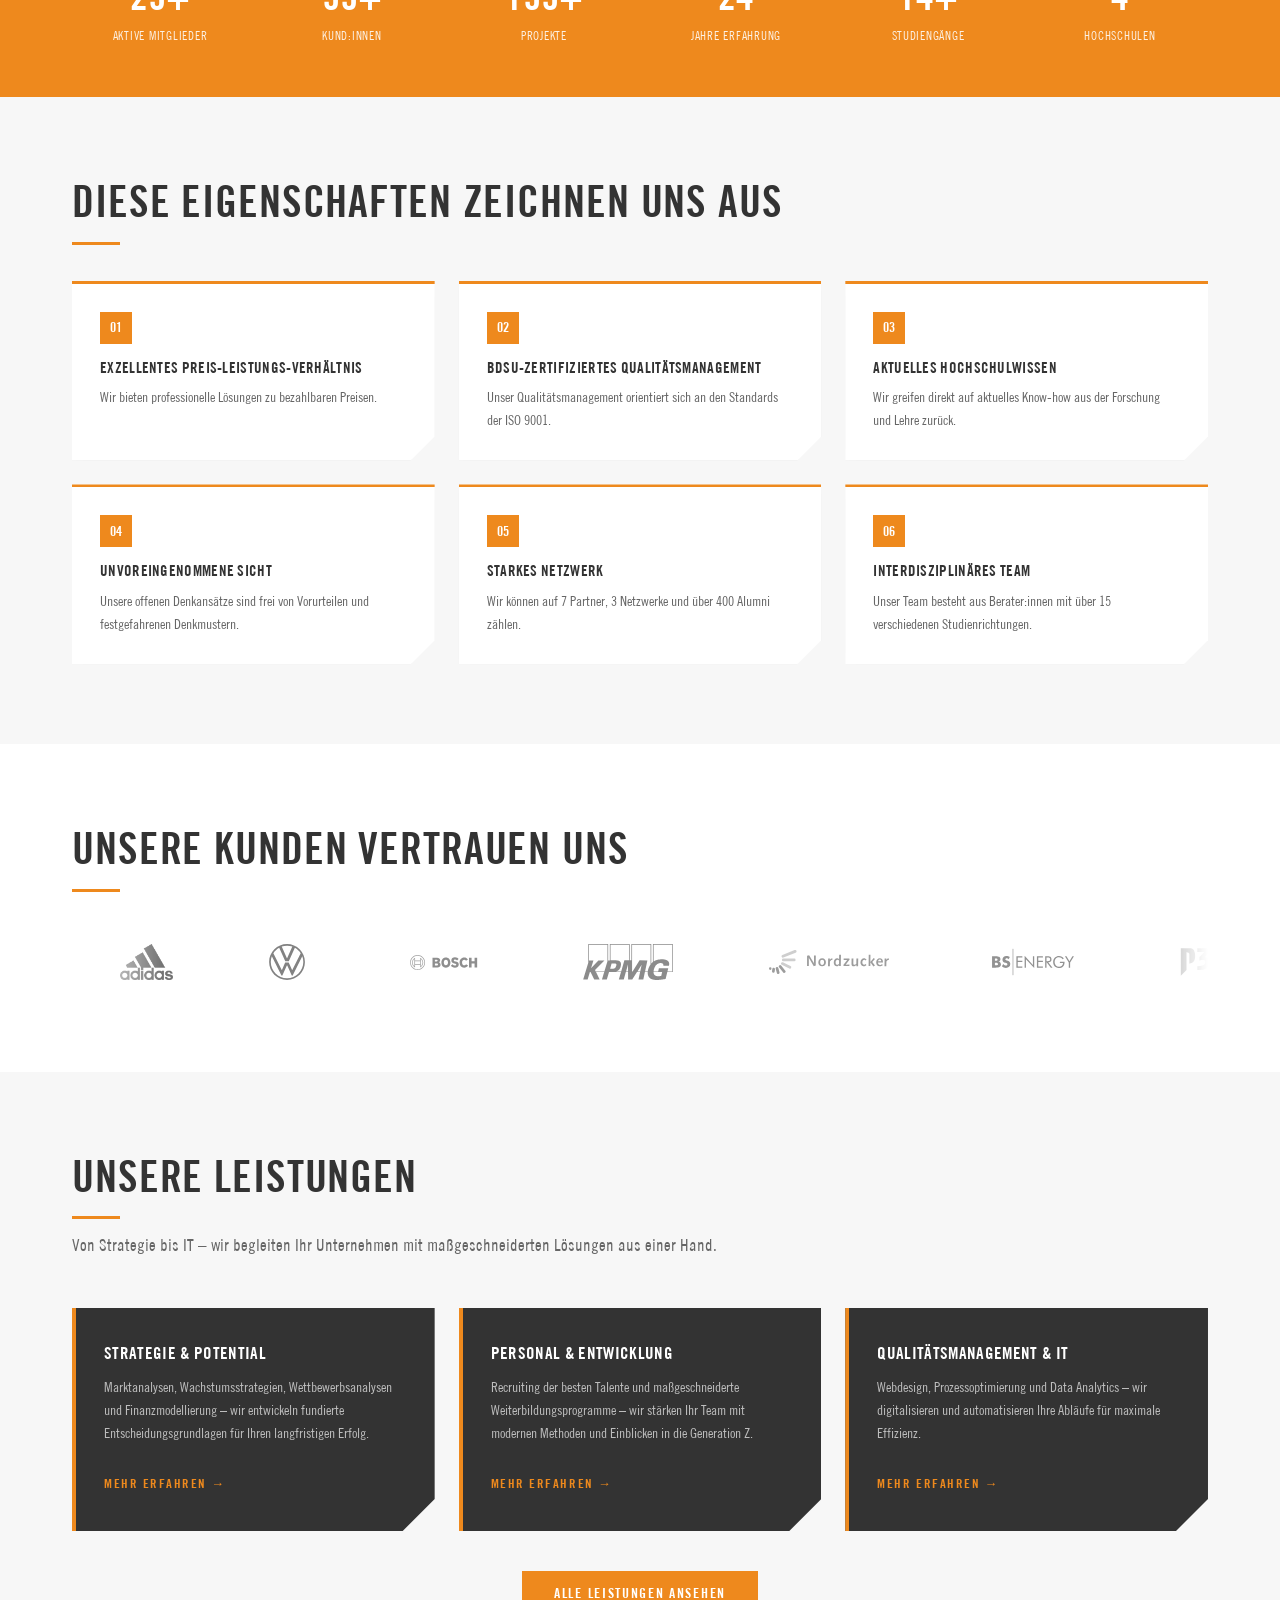
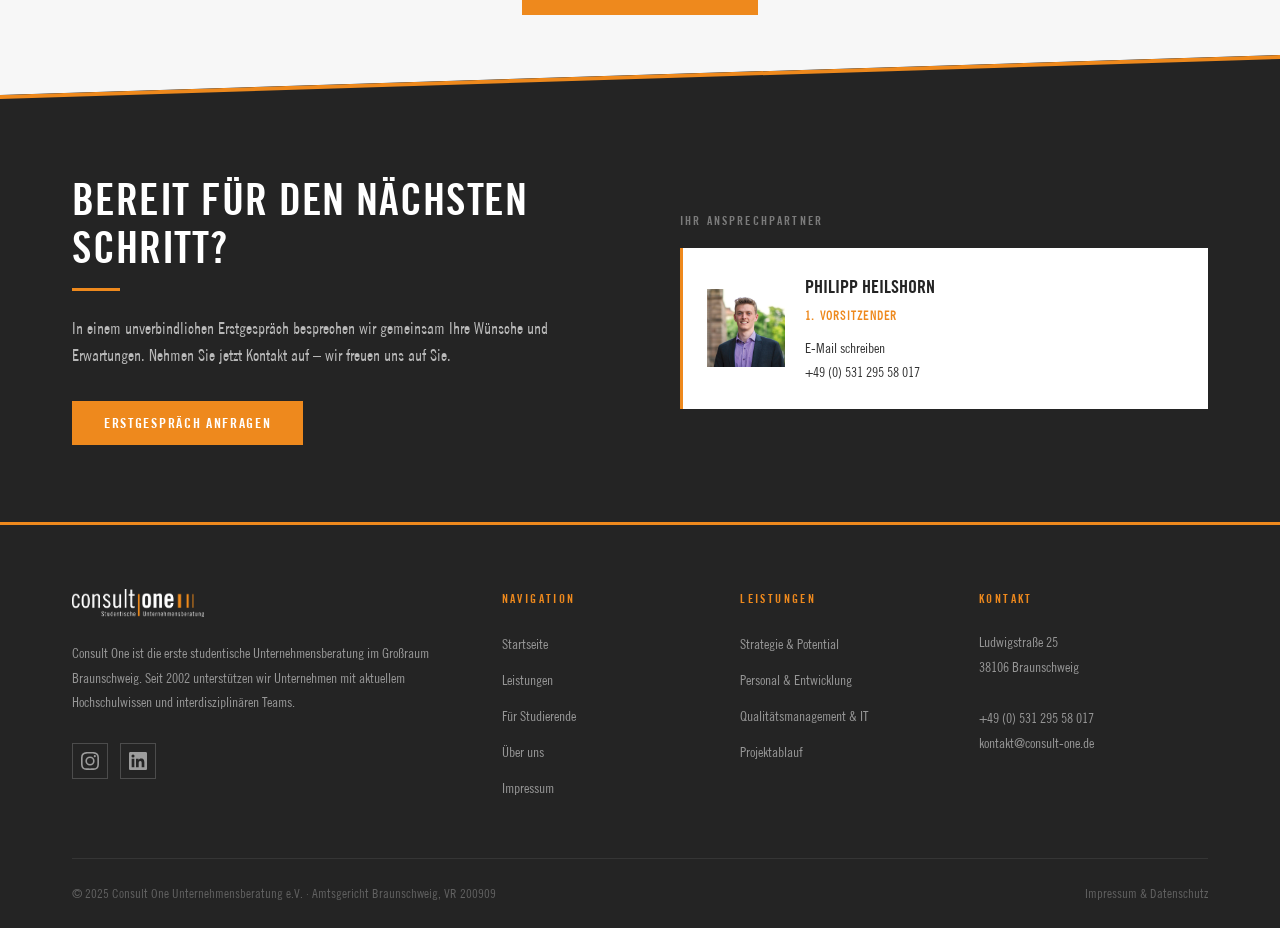
==== commit 22e89677: "Fix FOUC with font preload, smooth hero video fade-in, slower KPI counters - Add font preload links " ====
--- a/index.html
+++ b/index.html
@@ -50,6 +50,8 @@
     ]
   }
   </script>
+  <link rel="preload" href="brand_assets/Schriftart Trade Gothic/Trade Gothic Bold Condensed No.20.ttf" as="font" type="font/ttf" crossorigin>
+  <link rel="preload" href="brand_assets/Schriftart Trade Gothic/Trade Gothic Condensed No.18.ttf" as="font" type="font/ttf" crossorigin>
   <link rel="stylesheet" href="style.css">
 </head>
 <body>
@@ -81,7 +83,7 @@
   <div class="hero__accent"></div>
   <div class="hero__panel">
     <div class="hero__content">
-      <h1 class="hero__title">Wir bringen unsere Kunden <em>entscheidend voran!</em></h1>
+      <h1 class="hero__title">one step ahead.</h1>
       <p class="hero__subtitle">Interdisziplinäres Know-how aus über 15 Studiengängen trifft auf aktuelles Forschungswissen – professionell, unvoreingenommen und kosteneffizient.</p>
       <div class="hero__buttons">
         <a href="leistungen.html" class="btn btn--primary">Unsere Leistungen</a>
@@ -90,10 +92,7 @@
     </div>
   </div>
   <div class="hero__img">
-    <video autoplay muted loop playsinline preload="auto">
-      <source src="brand_assets/Germany_Braunschweig%20(City)_Schloss%20Arkaden%20(Shopping%20mall)_03.mp4" type="video/mp4">
-      <img src="Bilder/Sonstige/team-gruppenfoto-quer.jpg" alt="Das Consult One Team">
-    </video>
+    <video class="hero-vid" muted autoplay loop playsinline src="Bilder/Videos/bs-schloss-arkaden.mp4"></video>
   </div>
 </section>
 
--- a/style.css
+++ b/style.css
@@ -3,7 +3,7 @@
   src: url('brand_assets/Schriftart Trade Gothic/Trade Gothic Bold Condensed No.20.ttf') format('truetype');
   font-weight: 700;
   font-style: normal;
-  font-display: swap;
+  font-display: block;
 }
 
 @font-face {
@@ -11,7 +11,7 @@
   src: url('brand_assets/Schriftart Trade Gothic/Trade Gothic Condensed No.18.ttf') format('truetype');
   font-weight: 400;
   font-style: normal;
-  font-display: swap;
+  font-display: block;
 }
 
 :root {
@@ -191,13 +191,28 @@
   width: 100%;
   z-index: 1;
 }
-.hero__img img,
-.hero__img video {
+.hero__img img {
   width: 100%; height: 100%;
   object-fit: cover;
   object-position: center center;
   display: block;
 }
+.hero-vid {
+  position: absolute;
+  inset: 0;
+  width: 100%;
+  height: 100%;
+  object-fit: cover;
+  object-position: center;
+  display: block;
+  opacity: 0;
+  animation: heroFadeIn 2.4s ease forwards;
+}
+
+@keyframes heroFadeIn {
+  0%   { opacity: 0; }
+  100% { opacity: 1; }
+}
 .hero__accent {
   position: absolute;
   left: 0; top: 0; bottom: 0;
@@ -212,9 +227,16 @@
   position: relative;
   z-index: 2;
   padding: 4rem 4rem;
-  max-width: 560px;
-}
-.hero__title { color: var(--white); margin-bottom: 1.25rem; }
+  max-width: 720px;
+}
+.hero__title {
+  color: var(--white);
+  margin-bottom: 1.25rem;
+  border-left: 5px solid var(--orange);
+  padding-left: 1.25rem;
+  text-transform: lowercase;
+  white-space: nowrap;
+}
 .hero__title em { font-style: normal; color: var(--orange); }
 .hero__subtitle {
   color: rgba(255,255,255,0.7);
